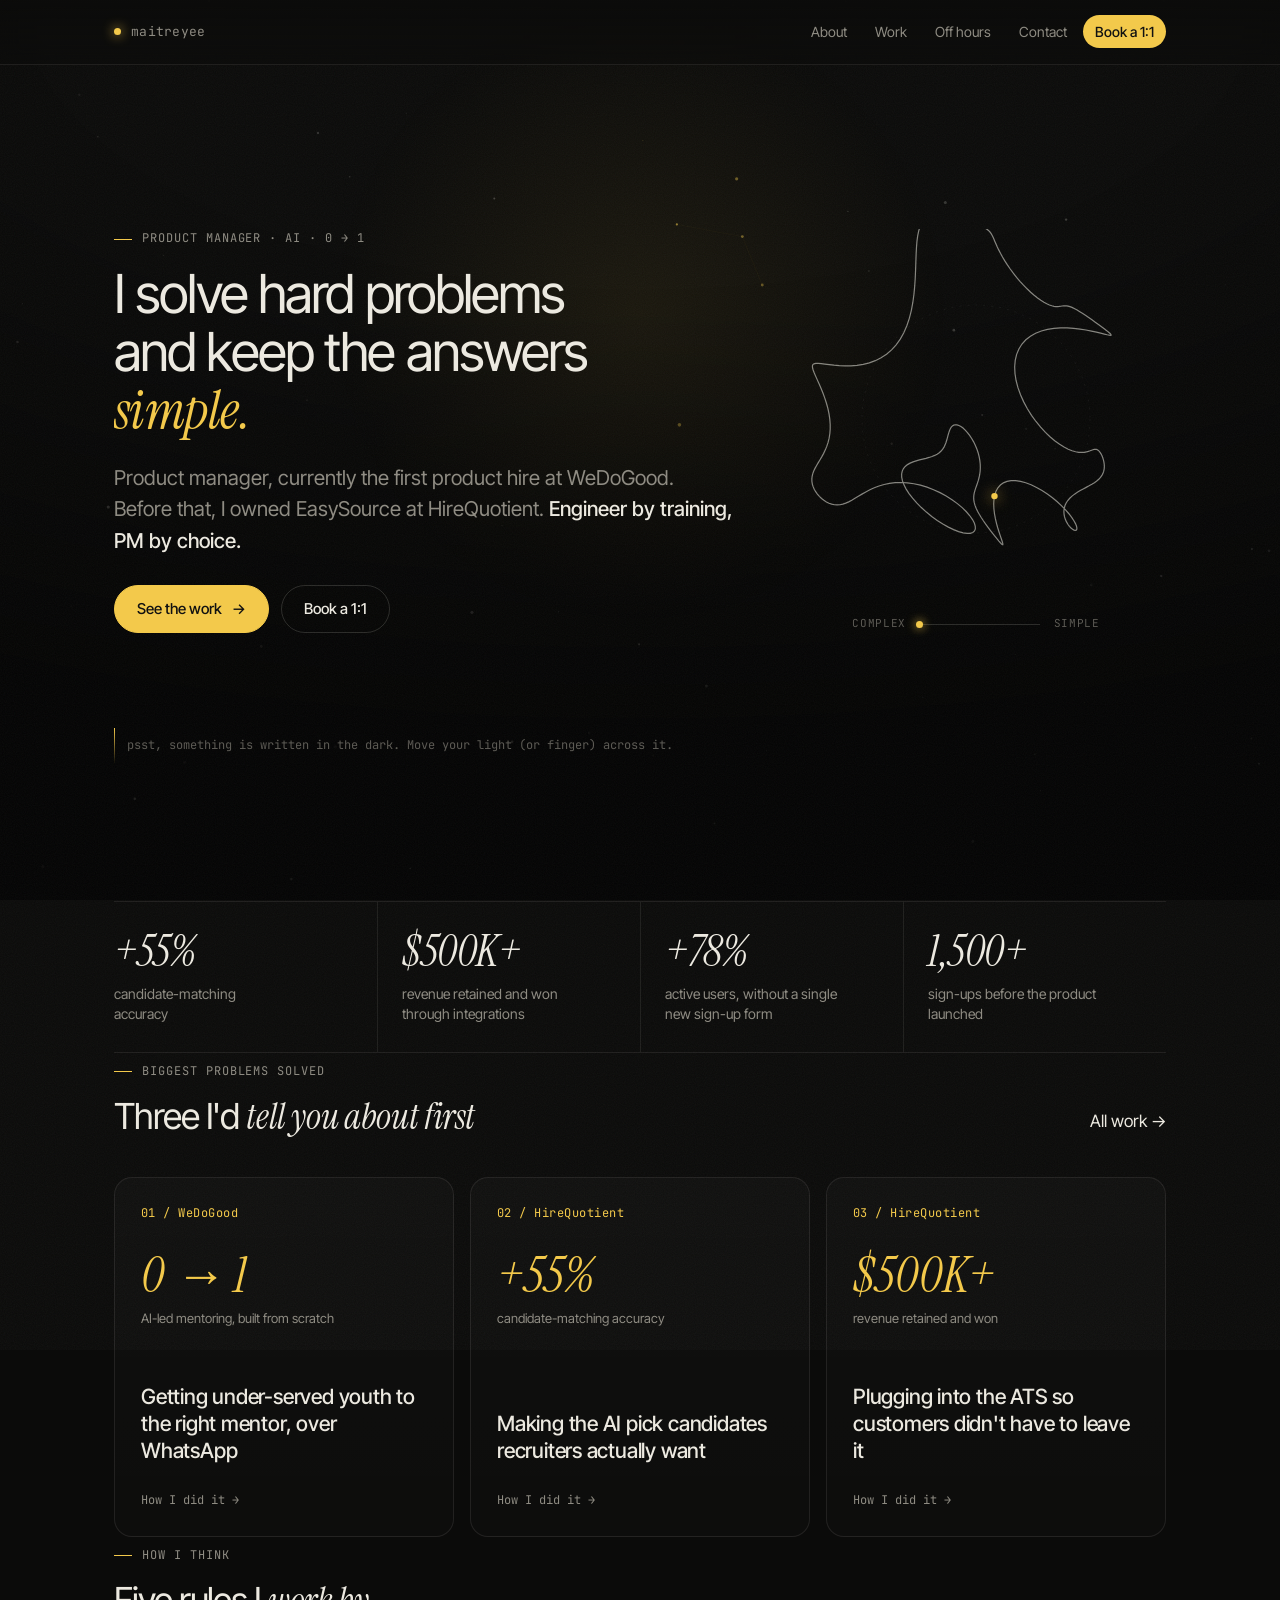
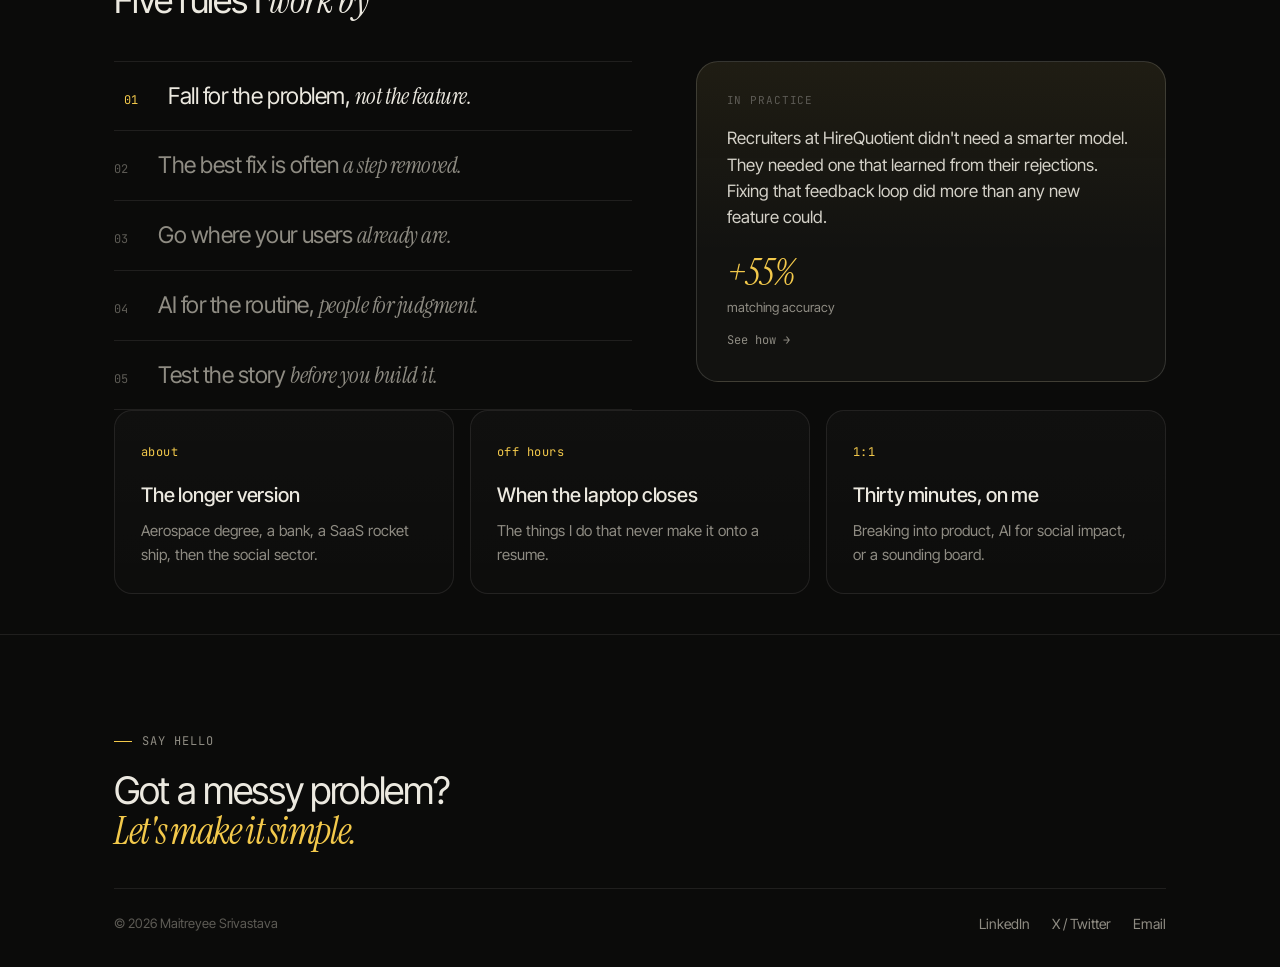
==== index.html @ 6ce84449 "Personal site: home, about, work, off hours, book a 1:1, contact Co-Authored-By: Claude Opus 5.5 <no" ====
<!doctype html>
<html lang="en">
<head>
<meta charset="utf-8">
<meta name="viewport" content="width=device-width, initial-scale=1">
<title>Maitreyee Srivastava · Product, mostly AI</title>
<meta name="description" content="Product manager who solves hard problems and keeps the answers simple.">
<meta property="og:title" content="Maitreyee Srivastava · Product, mostly AI">
<meta property="og:description" content="Product manager who solves hard problems and keeps the answers simple.">
<meta name="theme-color" content="#0b0b0a">
<link rel="icon" href="data:image/svg+xml,%3Csvg xmlns='http://www.w3.org/2000/svg' viewBox='0 0 32 32'%3E%3Crect width='32' height='32' rx='8' fill='%230b0b0a'/%3E%3Ccircle cx='16' cy='16' r='6' fill='%23f3c94b'/%3E%3C/svg%3E">
<link rel="preconnect" href="https://fonts.googleapis.com">
<link rel="preconnect" href="https://fonts.gstatic.com" crossorigin>
<link href="https://fonts.googleapis.com/css2?family=Instrument+Serif:ital@0;1&family=Inter+Tight:wght@400;500;600&family=JetBrains+Mono&display=swap" rel="stylesheet">
<link rel="stylesheet" href="assets/style.css">
</head>
<body>
<canvas id="backdrop" aria-hidden="true"></canvas>
<div class="lantern" aria-hidden="true"></div>
<div class="vignette" aria-hidden="true"></div>
<div class="grain" aria-hidden="true"></div>

<header class="site-head">
  <div class="wrap">
    <a class="wordmark" href="index.html" aria-label="Home"><span class="dot"></span>maitreyee</a>
    <button class="menu-btn" aria-expanded="false" aria-controls="nav">menu</button>
    <ul class="nav" id="nav">
      <li><a href="about.html">About</a></li>
      <li><a href="work.html">Work</a></li>
      <li><a href="off-hours.html">Off hours</a></li>
      <li><a href="contact.html">Contact</a></li>
      <li><a class="cta" href="book.html">Book a 1:1</a></li>
    </ul>
  </div>
</header>

<main>

  <section class="hero wrap" style="position:relative">
    <figure class="hero-art reveal" style="--d:.5s" aria-label="A tangled line that untangles into a simple circle">
      <canvas aria-hidden="true"></canvas>
      <figcaption class="art-cap">
        <span>complex</span><span class="art-track"><i class="art-knob"></i></span><span>simple</span>
      </figcaption>
      <span class="art-tip">hover to simplify</span>
    </figure>
    <span class="eyebrow reveal">Product manager · AI · 0 → 1</span>
    <h1 class="display lines">
      <span class="ln"><span>I solve hard problems</span></span>
      <span class="ln"><span>and keep the answers</span></span>
      <span class="ln"><span><em>simple.</em></span></span>
    </h1>
    <p class="lede reveal" style="--d:.3s">Product manager, currently the first product hire at WeDoGood. Before that, I owned EasySource at HireQuotient. <strong>Engineer by training, PM by choice.</strong></p>
    <div class="btns reveal" style="--d:.4s">
      <a class="btn primary" href="work.html">See the work <span class="arr">→</span></a>
      <a class="btn ghost" href="book.html">Book a 1:1</a>
    </div>
    <p class="ink-goal" aria-label="Make the world a better place, with good product.">Make the world a better place, with good product.</p>
    <div class="scroll-cue"><i></i><span class="hint">psst, something is written in the dark. Move your light (or finger) across it.</span></div>
  </section>

  <section class="wrap" style="padding-top:0">
    <div class="stats reveal">
      <div class="stat"><b>+55%</b><span>candidate-matching accuracy</span></div>
      <div class="stat"><b>$500K+</b><span>revenue retained and won through integrations</span></div>
      <div class="stat"><b>+78%</b><span>active users, without a single new sign-up form</span></div>
      <div class="stat"><b>1,500+</b><span>sign-ups before the product launched</span></div>
    </div>
  </section>

  <section class="wrap">
    <div class="sec-head">
      <div><span class="eyebrow reveal">Biggest problems solved</span><h2 class="h2 reveal" style="margin-top:16px">Three I'd <em>tell you about first</em></h2></div>
      <a class="link reveal" href="work.html">All work →</a>
    </div>
    <div class="grid c3" id="top-problems"></div>
  </section>

  <section class="wrap">
    <div class="sec-head">
      <div><span class="eyebrow reveal">How I think</span><h2 class="h2 reveal" style="margin-top:16px">Five rules I <em>work by</em></h2></div>
    </div>
    <div class="think reveal">
      <ol class="principles" role="tablist">
        <li><button class="principle" data-practice="Recruiters at HireQuotient didn&#x27;t need a smarter model. They needed one that learned from their rejections. Fixing that feedback loop did more than any new feature could." data-metric="+55%" data-mlabel="matching accuracy" data-ref="matching" aria-selected="false"><span class="pn">01</span><span>Fall for the problem, <em>not the feature.</em></span></button></li>
        <li><button class="principle" data-practice="Hiring managers were never going to create one more account, so we didn&#x27;t ask them to. A link, a review, a decision. Usage spread beyond recruiters on its own." data-metric="+78%" data-mlabel="active users" data-ref="no-signin" aria-selected="false"><span class="pn">02</span><span>The best fix is often <em>a step removed.</em></span></button></li>
        <li><button class="principle" data-practice="Customers lived in their ATS, so we screened applicants inside it. Mentees live on WhatsApp, so ThinkWith runs there. No new app, no new habit." data-metric="$500K+" data-mlabel="revenue retained and won" data-ref="ats" aria-selected="false"><span class="pn">03</span><span>Go where your users <em>already are.</em></span></button></li>
        <li><button class="principle" data-practice="Our assistants answered candidates&#x27; factual questions instantly and passed anything subjective to a recruiter. ThinkWith&#x27;s AI hands over to a person the same way." data-metric="AI + human" data-mlabel="by design, not as a fallback" data-ref="outreach" aria-selected="false"><span class="pn">04</span><span>AI for the routine, <em>people for judgment.</em></span></button></li>
        <li><button class="principle" data-practice="EasySource had a waiting list before it had a launch. Webinars, Product Hunt and targeted campaigns showed us which message landed, and we built to that." data-metric="1,500+" data-mlabel="sign-ups before launch" data-ref="prelaunch" aria-selected="false"><span class="pn">05</span><span>Test the story <em>before you build it.</em></span></button></li>
      </ol>
      <aside class="practice" aria-live="polite">
        <span class="pr-k">In practice</span>
        <p class="pr-text"></p>
        <span class="pr-metric"></span>
        <span class="pr-mlabel"></span>
        <a class="pr-link" href="work.html">See how →</a>
      </aside>
    </div>
  </section>

  <section class="wrap">
    <div class="grid c3">
      <a class="card reveal" href="about.html"><span class="k">about</span><h3>The longer version</h3><p>Aerospace degree, a bank, a SaaS rocket ship, then the social sector.</p></a>
      <a class="card reveal" style="--d:.08s" href="off-hours.html"><span class="k">off hours</span><h3>When the laptop closes</h3><p>The things I do that never make it onto a resume.</p></a>
      <a class="card reveal" style="--d:.16s" href="book.html"><span class="k">1:1</span><h3>Thirty minutes, on me</h3><p>Breaking into product, AI for social impact, or a sounding board.</p></a>
    </div>
  </section>

</main>

<footer class="site-foot">
  <div class="wrap">
    <div class="big reveal">
      <span class="eyebrow">Say hello</span>
      <h2 style="margin-top:20px">Got a messy problem? <a href="book.html">Let's make it simple.</a></h2>
    </div>
    <div class="base">
      <span>© <span data-year></span> Maitreyee Srivastava</span>
      <ul class="socials">
        <li><a data-link="linkedin" href="#">LinkedIn</a></li>
        <li><a data-link="twitter" href="#">X / Twitter</a></li>
        <li><a data-link="email" href="#">Email</a></li>
      </ul>
    </div>
  </div>
</footer>
<div class="toast" role="status" aria-live="polite"></div>
<script src="assets/main.js"></script>
<script src="assets/experience.js"></script>
<script src="assets/hero-art.js"></script>
</body>
</html>
---- assets/style.css ----
/* ============ tokens ============ */
:root {
  --bg: #0b0b0a;
  --bg-2: #121210;
  --surface: #171714;
  --line: rgba(236, 233, 224, 0.09);
  --line-2: rgba(236, 233, 224, 0.16);
  --text: #ece9e0;
  --muted: #8f8c83;
  --dim: #5d5b55;
  --accent: #f3c94b;
  --accent-soft: rgba(243, 201, 75, 0.14);
  --serif: "Instrument Serif", Georgia, serif;
  --sans: "Inter Tight", "Inter", system-ui, sans-serif;
  --mono: "JetBrains Mono", ui-monospace, monospace;
  --ease: cubic-bezier(0.22, 1, 0.36, 1);
  --gutter: clamp(20px, 5vw, 64px);
  --max: 1180px;
  --mx: 50vw;
  --my: 40vh;
}

* { box-sizing: border-box; margin: 0; padding: 0; }
html { background: var(--bg); -webkit-text-size-adjust: 100%; }
body {
  background: var(--bg);
  color: var(--text);
  font-family: var(--sans);
  font-size: 17px;
  line-height: 1.6;
  -webkit-font-smoothing: antialiased;
  overflow-x: hidden;
  min-height: 100vh;
}
::selection { background: var(--accent); color: #111; }
a { color: inherit; text-decoration: none; }
img { max-width: 100%; display: block; }
button { font: inherit; color: inherit; background: none; border: 0; cursor: pointer; }

@view-transition { navigation: auto; }

/* ============ atmosphere ============ */
#backdrop { position: fixed; inset: 0; z-index: 0; pointer-events: none; }
.lantern {
  position: fixed; inset: 0; z-index: 0; pointer-events: none;
  background: radial-gradient(520px circle at var(--lx, 50%) var(--ly, 30%), rgba(243, 201, 75, 0.07), transparent 60%);
}
.vignette {
  position: fixed; inset: 0; z-index: 0; pointer-events: none;
  background: radial-gradient(120% 80% at 50% 0%, transparent 40%, rgba(0,0,0,0.55) 100%);
}
.grain {
  position: fixed; inset: -50%; z-index: 1; pointer-events: none; opacity: 0.05;
  background-image: url("data:image/svg+xml,%3Csvg xmlns='http://www.w3.org/2000/svg' width='160' height='160'%3E%3Cfilter id='n'%3E%3CfeTurbulence type='fractalNoise' baseFrequency='.9' numOctaves='2' stitchTiles='stitch'/%3E%3C/filter%3E%3Crect width='100%25' height='100%25' filter='url(%23n)'/%3E%3C/svg%3E");
  animation: grain 1.2s steps(4) infinite;
}
@keyframes grain {
  0% { transform: translate(0, 0); } 25% { transform: translate(-3%, 2%); }
  50% { transform: translate(2%, -3%); } 75% { transform: translate(-1%, 3%); } 100% { transform: translate(0, 0); }
}

/* ============ layout ============ */
.wrap { position: relative; z-index: 2; max-width: var(--max); margin: 0 auto; padding: 0 var(--gutter); }
main { position: relative; z-index: 2; transition: opacity .45s var(--ease), transform .45s var(--ease); }
body.leaving main, body.leaving .site-head { opacity: 0; transform: translateY(-8px); }

/* ============ nav ============ */
.site-head {
  position: sticky; top: 0; z-index: 20;
  transition: opacity .45s var(--ease), transform .45s var(--ease);
  backdrop-filter: blur(10px); -webkit-backdrop-filter: blur(10px);
  background: linear-gradient(to bottom, rgba(11,11,10,.85), rgba(11,11,10,.4));
  border-bottom: 1px solid var(--line);
}
.site-head .wrap { display: flex; align-items: center; justify-content: space-between; height: 64px; }
.wordmark { font-family: var(--mono); font-size: 13px; letter-spacing: .02em; color: var(--muted); display: inline-flex; align-items: center; gap: 10px; }
.wordmark .dot { width: 7px; height: 7px; border-radius: 50%; background: var(--accent); box-shadow: 0 0 12px var(--accent); animation: pulse 3.2s ease-in-out infinite; }
.wordmark:hover { color: var(--text); }
@keyframes pulse { 0%, 100% { opacity: 1; } 50% { opacity: .35; } }
.nav { display: flex; gap: 4px; list-style: none; }
.nav a {
  font-size: 14px; color: var(--muted); padding: 8px 12px; border-radius: 999px;
  transition: color .25s, background .25s;
}
.nav a:hover { color: var(--text); background: rgba(255,255,255,.04); }
.nav a[aria-current="page"] { color: var(--text); }
.nav a[aria-current="page"]::before { content: ""; display: inline-block; width: 5px; height: 5px; border-radius: 50%; background: var(--accent); margin-right: 8px; vertical-align: middle; transform: translateY(-1px); }
.nav .cta { color: #111; background: var(--accent); font-weight: 500; }
.nav .cta:hover { background: #ffd866; color: #111; }
.menu-btn { display: none; font-family: var(--mono); font-size: 13px; color: var(--muted); padding: 8px 0; }

@media (max-width: 760px) {
  .menu-btn { display: block; }
  .nav {
    position: fixed; inset: 64px 0 auto 0; flex-direction: column; gap: 0;
    background: rgba(11,11,10,.97); border-bottom: 1px solid var(--line);
    padding: 8px var(--gutter) 20px; transform: translateY(-8px); opacity: 0; pointer-events: none;
    transition: opacity .3s var(--ease), transform .3s var(--ease);
  }
  .nav.open { opacity: 1; transform: none; pointer-events: auto; }
  .nav a { display: block; padding: 14px 0; font-size: 18px; border-radius: 0; border-bottom: 1px solid var(--line); }
  .nav a:hover { background: none; }
  .nav .cta { background: none; color: var(--accent); }
}

/* ============ type ============ */
.eyebrow { font-family: var(--mono); font-size: 12px; letter-spacing: .08em; text-transform: uppercase; color: var(--muted); display: inline-flex; align-items: center; gap: 10px; }
.eyebrow::before { content: ""; width: 18px; height: 1px; background: var(--accent); }
.display {
  font-family: var(--sans); font-weight: 400; letter-spacing: -0.035em; line-height: 1.02;
  font-size: clamp(34px, 5vw, 64px);
}
.display em, .h2 em, .serif { font-family: var(--serif); font-style: italic; font-weight: 400; letter-spacing: -0.01em; }
.display em { color: var(--accent); }
.h2 { font-size: clamp(24px, 2.8vw, 36px); font-weight: 400; letter-spacing: -0.03em; line-height: 1.08; }
.h3 { font-size: 20px; font-weight: 500; letter-spacing: -0.01em; }
.lede { font-size: clamp(18px, 1.6vw, 21px); color: var(--muted); max-width: 40ch; line-height: 1.55; }
.lede strong { color: var(--text); font-weight: 500; }
p + p { margin-top: 1em; }
.muted { color: var(--muted); }
.mono { font-family: var(--mono); font-size: 13px; }

/* line mask reveal */
.lines .ln { display: block; overflow: hidden; padding-bottom: .06em; }
.lines .ln > span { display: inline-block; transform: translateY(105%); transition: transform 1.1s var(--ease); }
.ready .lines .ln > span { transform: none; }
.lines .ln:nth-child(2) > span { transition-delay: .08s; }
.lines .ln:nth-child(3) > span { transition-delay: .16s; }
.lines .ln:nth-child(4) > span { transition-delay: .24s; }

.reveal { opacity: 0; transform: translateY(18px); transition: opacity .9s var(--ease), transform .9s var(--ease); transition-delay: var(--d, 0s); }
.reveal.in { opacity: 1; transform: none; }

/* ============ buttons ============ */
.btns { display: flex; flex-wrap: wrap; gap: 12px; }
.btn {
  display: inline-flex; align-items: center; gap: 10px; height: 48px; padding: 0 22px;
  border-radius: 999px; font-size: 15px; font-weight: 500; border: 1px solid var(--line-2);
  transition: background .3s, border-color .3s, color .3s, transform .35s var(--ease);
  will-change: transform;
}
.btn .arr { transition: transform .35s var(--ease); }
.btn:hover .arr { transform: translateX(4px); }
.btn.primary { background: var(--accent); color: #111; border-color: var(--accent); }
.btn.primary:hover { background: #ffd866; }
.btn.ghost:hover { border-color: var(--text); }

.link { color: var(--text); background: linear-gradient(var(--accent), var(--accent)) 0 100% / 0 1px no-repeat; transition: background-size .45s var(--ease), color .2s; padding-bottom: 2px; }
.link:hover { background-size: 100% 1px; color: var(--accent); }

/* ============ sections ============ */
section { padding: clamp(64px, 10vw, 128px) 0; }
.hero { padding-top: clamp(72px, 14vh, 160px); padding-bottom: clamp(56px, 9vw, 96px); min-height: calc(100vh - 64px); display: flex; flex-direction: column; justify-content: center; }
.hero .display { margin: 22px 0 24px; max-width: 18ch; }
.hero .lede { margin-bottom: 40px; }
.page-hero { padding-top: clamp(72px, 12vh, 140px); padding-bottom: clamp(40px, 6vw, 72px); }
.page-hero .display { font-size: clamp(32px, 4.4vw, 56px); margin: 20px 0 20px; max-width: 20ch; }
.sec-head { display: flex; justify-content: space-between; align-items: end; gap: 24px; margin-bottom: 40px; flex-wrap: wrap; }
.rule { border: 0; border-top: 1px solid var(--line); }

.scroll-cue { margin-top: auto; padding-top: 48px; font-family: var(--mono); font-size: 12px; color: var(--dim); display: flex; align-items: center; gap: 12px; }
.scroll-cue i { width: 1px; height: 36px; background: linear-gradient(var(--accent), transparent); animation: drip 2.4s var(--ease) infinite; transform-origin: top; }
@keyframes drip { 0% { transform: scaleY(0); opacity: 1; } 70% { transform: scaleY(1); opacity: 1; } 100% { transform: scaleY(1); opacity: 0; } }

/* stats */
.stats { display: grid; grid-template-columns: repeat(4, 1fr); border-top: 1px solid var(--line); border-bottom: 1px solid var(--line); }
.stat { padding: 28px 24px 28px 0; }
.stat + .stat { padding-left: 24px; border-left: 1px solid var(--line); }
.stat b { display: block; font-family: var(--serif); font-style: italic; font-weight: 400; font-size: clamp(32px, 3.4vw, 44px); line-height: 1; color: var(--text); letter-spacing: -.01em; }
.stat span { display: block; margin-top: 10px; font-size: 14px; color: var(--muted); max-width: 22ch; line-height: 1.45; }
@media (max-width: 760px) {
  .stats { grid-template-columns: 1fr 1fr; }
  .stat:nth-child(3) { padding-left: 0; border-left: 0; }
  .stat:nth-child(n+3) { border-top: 1px solid var(--line); }
}

/* work rows */
.rows { list-style: none; border-top: 1px solid var(--line); }
.row a {
  position: relative; display: grid; grid-template-columns: 56px 1fr auto; gap: 24px; align-items: baseline;
  padding: 30px 0; border-bottom: 1px solid var(--line); overflow: hidden;
}
.row a::after {
  content: ""; position: absolute; left: 0; bottom: -1px; height: 1px; width: 100%; background: var(--accent);
  transform: scaleX(0); transform-origin: left; transition: transform .7s var(--ease);
}
.row a:hover::after { transform: scaleX(1); }
.row .num { font-family: var(--mono); font-size: 12px; color: var(--dim); transition: color .3s; }
.row .t { font-size: clamp(22px, 2.6vw, 32px); letter-spacing: -0.02em; line-height: 1.2; transition: transform .6s var(--ease); }
.row .meta { display: block; margin-top: 8px; font-family: var(--mono); font-size: 12px; color: var(--muted); letter-spacing: .02em; }
.row .m { text-align: right; }
.row .m b { display: block; font-family: var(--serif); font-style: italic; font-weight: 400; font-size: clamp(28px, 3vw, 40px); line-height: 1; color: var(--muted); transition: color .3s; }
.row .m span { font-size: 12px; color: var(--dim); }
.row a:hover .num, .row a:hover .m b { color: var(--accent); }
.row a:hover .t { transform: translateX(8px); }
.row.hide { display: none; }
@media (max-width: 640px) {
  .row a { grid-template-columns: 1fr; gap: 10px; }
  .row .m { text-align: left; display: flex; align-items: baseline; gap: 10px; }
}

.chips { display: flex; gap: 8px; flex-wrap: wrap; }
.chip {
  font-family: var(--mono); font-size: 12px; padding: 8px 14px; border-radius: 999px; border: 1px solid var(--line-2); color: var(--muted);
  transition: all .25s;
}
.chip:hover { color: var(--text); border-color: var(--text); }
.chip[aria-pressed="true"] { background: var(--accent); color: #111; border-color: var(--accent); }

/* cards */
.grid { display: grid; gap: 16px; }
.grid.c3 { grid-template-columns: repeat(3, 1fr); }
.grid.c2 { grid-template-columns: repeat(2, 1fr); }
@media (max-width: 900px) { .grid.c3 { grid-template-columns: 1fr 1fr; } }
@media (max-width: 620px) { .grid.c3, .grid.c2 { grid-template-columns: 1fr; } }
.card {
  position: relative; background: linear-gradient(180deg, rgba(255,255,255,.025), rgba(255,255,255,.01));
  border: 1px solid var(--line); border-radius: 18px; padding: 26px; overflow: hidden;
  transition: border-color .35s, transform .5s var(--ease);
}
.card::before {
  content: ""; position: absolute; inset: 0; pointer-events: none; opacity: 0; transition: opacity .4s;
  background: radial-gradient(320px circle at var(--cx, 50%) var(--cy, 50%), var(--accent-soft), transparent 65%);
}
.card:hover { border-color: var(--line-2); }
.card:hover::before { opacity: 1; }
.card .k { font-family: var(--mono); font-size: 12px; color: var(--accent); letter-spacing: .04em; }
.card h3 { margin: 14px 0 8px; font-size: 20px; font-weight: 500; letter-spacing: -.01em; }
.card p { color: var(--muted); font-size: 15px; }

/* about */
.split { display: grid; grid-template-columns: 1fr 1.3fr; gap: clamp(32px, 6vw, 96px); align-items: start; }
@media (max-width: 860px) { .split { grid-template-columns: 1fr; } }
.portrait {
  position: relative; aspect-ratio: 4/5; border-radius: 22px; overflow: hidden; border: 1px solid var(--line);
  background: radial-gradient(80% 60% at 50% 30%, rgba(243,201,75,.12), transparent 70%), var(--bg-2);
  display: grid; place-items: center;
}
.portrait .initial { font-family: var(--serif); font-style: italic; font-size: clamp(120px, 18vw, 220px); color: var(--accent); line-height: 1; opacity: .9; transition: transform 1s var(--ease); }
.portrait:hover .initial { transform: scale(1.04) rotate(-3deg); }
.portrait .cap { position: absolute; left: 18px; bottom: 16px; font-family: var(--mono); font-size: 11px; color: var(--dim); }
.prose { font-size: 18px; color: #cfccc3; max-width: 60ch; }
.prose strong { color: var(--text); font-weight: 500; }

.toggle { display: inline-flex; padding: 4px; border: 1px solid var(--line-2); border-radius: 999px; gap: 2px; margin-bottom: 28px; }
.toggle button { font-family: var(--mono); font-size: 12px; padding: 8px 16px; border-radius: 999px; color: var(--muted); transition: all .3s var(--ease); }
.toggle button[aria-pressed="true"] { background: var(--text); color: #111; }
.daynight [data-mode] { display: none; }
.daynight[data-show="day"] [data-mode="day"], .daynight[data-show="night"] [data-mode="night"] { display: block; animation: fadeUp .6s var(--ease); }
@keyframes fadeUp { from { opacity: 0; transform: translateY(8px); } to { opacity: 1; transform: none; } }

.timeline { list-style: none; border-left: 1px solid var(--line-2); margin-left: 6px; }
.timeline li { position: relative; padding: 0 0 34px 28px; }
.timeline li::before { content: ""; position: absolute; left: -5px; top: 9px; width: 9px; height: 9px; border-radius: 50%; background: var(--bg); border: 1px solid var(--muted); transition: all .3s; }
.timeline li:first-child::before { background: var(--accent); border-color: var(--accent); box-shadow: 0 0 14px var(--accent); }
.timeline li:hover::before { border-color: var(--accent); }
.timeline .when { font-family: var(--mono); font-size: 12px; color: var(--dim); }
.timeline h4 { font-size: 19px; font-weight: 500; margin: 4px 0 4px; letter-spacing: -.01em; }
.timeline p { color: var(--muted); font-size: 15px; max-width: 54ch; }

/* off hours flip */
.flip { perspective: 1200px; min-height: 230px; }
.flip-in { position: relative; height: 100%; min-height: 230px; transition: transform .9s var(--ease); transform-style: preserve-3d; }
.flip:hover .flip-in, .flip.on .flip-in { transform: rotateY(180deg); }
.flip .face { position: absolute; inset: 0; backface-visibility: hidden; -webkit-backface-visibility: hidden; border-radius: 18px; border: 1px solid var(--line); padding: 26px; display: flex; flex-direction: column; }
.flip .front { background: linear-gradient(180deg, rgba(255,255,255,.03), rgba(255,255,255,.01)); }
.flip .back { transform: rotateY(180deg); background: var(--accent); color: #141414; border-color: var(--accent); }
.flip .glyph { font-family: var(--serif); font-style: italic; font-size: 64px; line-height: 1; color: var(--accent); }
.flip .front h3 { margin-top: auto; font-weight: 500; font-size: 22px; letter-spacing: -.01em; }
.flip .front small { font-family: var(--mono); font-size: 11px; color: var(--dim); }
.flip .back .k { font-family: var(--mono); font-size: 11px; letter-spacing: .06em; text-transform: uppercase; opacity: .7; }
.flip .back p { margin-top: auto; font-size: 17px; line-height: 1.45; }
.todo { font-family: var(--mono); font-size: 12px; opacity: .6; }

.factbox { display: flex; align-items: center; gap: 24px; flex-wrap: wrap; border: 1px dashed var(--line-2); border-radius: 18px; padding: 26px; }
.factbox p { flex: 1 1 320px; font-family: var(--serif); font-style: italic; font-size: clamp(22px, 2.4vw, 30px); line-height: 1.3; min-height: 2.6em; transition: opacity .3s; }

/* book */
.topic { display: flex; gap: 16px; padding: 22px 0; border-bottom: 1px solid var(--line); }
.topic .n { font-family: var(--mono); font-size: 12px; color: var(--accent); padding-top: 5px; min-width: 28px; }
.topic h4 { font-weight: 500; font-size: 19px; letter-spacing: -.01em; }
.topic p { color: var(--muted); font-size: 15px; }
.slot {
  position: sticky; top: 96px; border: 1px solid var(--line-2); border-radius: 22px; padding: 30px;
  background: linear-gradient(180deg, rgba(243,201,75,.06), transparent 60%), var(--bg-2);
}
.slot dl { display: grid; grid-template-columns: auto 1fr; gap: 10px 20px; margin: 22px 0 28px; font-size: 15px; }
.slot dt { font-family: var(--mono); font-size: 12px; color: var(--dim); padding-top: 3px; }

/* contact form */
.form { display: grid; gap: 22px; }
.field label { display: block; font-family: var(--mono); font-size: 12px; color: var(--muted); margin-bottom: 8px; letter-spacing: .03em; }
.field input, .field textarea {
  width: 100%; background: transparent; color: var(--text); font: inherit; font-size: 18px;
  border: 0; border-bottom: 1px solid var(--line-2); padding: 10px 0; outline: none; transition: border-color .3s;
  border-radius: 0;
}
.field textarea { min-height: 120px; resize: vertical; }
.field input:focus, .field textarea:focus { border-color: var(--accent); }
.field input::placeholder, .field textarea::placeholder { color: var(--dim); }
.direct { list-style: none; }
.direct li a { display: flex; justify-content: space-between; align-items: center; padding: 20px 0; border-bottom: 1px solid var(--line); font-size: 18px; transition: padding .4s var(--ease), color .3s; }
.direct li:first-child a { border-top: 1px solid var(--line); }
.direct li a span { font-family: var(--mono); font-size: 12px; color: var(--dim); }
.direct li a:hover { color: var(--accent); padding-left: 10px; }

/* case study */
.case-meta { display: flex; flex-wrap: wrap; gap: 10px 40px; margin-top: 36px; padding-top: 24px; border-top: 1px solid var(--line); }
.case-meta div { font-size: 15px; }
.case-meta dt { font-family: var(--mono); font-size: 11px; color: var(--dim); letter-spacing: .06em; text-transform: uppercase; margin-bottom: 4px; }
.case-body { display: grid; grid-template-columns: 220px 1fr; gap: clamp(24px, 5vw, 80px); }
.case-body h2 { font-family: var(--mono); font-size: 12px; font-weight: 400; color: var(--accent); letter-spacing: .06em; text-transform: uppercase; padding-top: 6px; }
.case-body .blk { padding: 40px 0; border-top: 1px solid var(--line); display: contents; }
.case-body > * { padding: 36px 0; border-top: 1px solid var(--line); }
.case-body ul { list-style: none; }
.case-body li { position: relative; padding-left: 22px; margin-bottom: 12px; color: #cfccc3; }
.case-body li::before { content: ""; position: absolute; left: 0; top: .72em; width: 10px; height: 1px; background: var(--accent); }
@media (max-width: 760px) { .case-body { grid-template-columns: 1fr; gap: 0; } .case-body h2 { padding-bottom: 0; } .case-body > p, .case-body > ul, .case-body > div { border-top: 0; padding-top: 12px; } }
.big-metrics { display: flex; flex-wrap: wrap; gap: 40px; }
.big-metrics b { display: block; font-family: var(--serif); font-style: italic; font-weight: 400; font-size: clamp(36px, 4vw, 52px); line-height: 1; color: var(--accent); }
.big-metrics span { color: var(--muted); font-size: 14px; }
.next-case { display: block; padding: 56px 0; border-top: 1px solid var(--line); }
.next-case .t { font-size: clamp(26px, 3.6vw, 44px); letter-spacing: -.02em; transition: color .3s; }
.next-case:hover .t { color: var(--accent); }

/* ============ footer ============ */
.site-foot { position: relative; z-index: 2; border-top: 1px solid var(--line); margin-top: 40px; }
.site-foot .big { padding: clamp(48px, 7vw, 88px) 0 36px; }
.site-foot .big h2 { font-size: clamp(24px, 3vw, 38px); font-weight: 400; letter-spacing: -.035em; line-height: 1.05; max-width: 16ch; }
.site-foot .big h2 a { color: var(--accent); font-family: var(--serif); font-style: italic; }
.site-foot .base { display: flex; justify-content: space-between; align-items: center; flex-wrap: wrap; gap: 16px; padding: 24px 0 32px; border-top: 1px solid var(--line); font-size: 13px; color: var(--dim); }
.socials { display: flex; gap: 22px; list-style: none; }
.socials a { color: var(--muted); font-size: 14px; }
.socials a:hover { color: var(--accent); }
.found { font-family: var(--mono); font-size: 12px; }
.found b { color: var(--accent); font-weight: 400; }

/* ============ secrets (discovery layer) ============ */
.secret {
  position: absolute; z-index: 3; font-family: var(--serif); font-style: italic; font-size: 17px; color: var(--accent);
  white-space: nowrap; opacity: 0; transition: opacity .5s var(--ease), transform .5s var(--ease); pointer-events: none;
  transform: translateY(4px); user-select: none;
}
.secret::before { content: "✦ "; font-style: normal; font-size: 11px; vertical-align: middle; }
.secret.near { pointer-events: auto; cursor: pointer; }
.secret.found { opacity: .5 !important; color: var(--muted); }
.secret.found::before { content: "✓ "; }
@media (max-width: 760px) { .secret { display: none; } }

/* hidden life goal */
.goal { display: block; margin-top: 10px; font-family: var(--serif); font-style: italic; font-size: 20px; color: var(--dim); letter-spacing: .01em; }
.goal.done { cursor: pointer; }
.frag { position: relative; display: inline-block; }
.frag .ink { position: absolute; left: 0; top: 0; opacity: 0; color: var(--accent); filter: blur(6px); transition: opacity 1.2s var(--ease), filter 1.2s var(--ease); white-space: nowrap; }
.frag .blank { transition: opacity .6s; opacity: .55; }
.frag.on .ink { position: static; opacity: 1; filter: none; }
.frag.on .blank { display: none; }
.frag.fresh .ink { animation: ink 1.4s var(--ease); }
@keyframes ink { from { opacity: 0; filter: blur(8px); text-shadow: 0 0 24px var(--accent); } to { opacity: 1; filter: none; text-shadow: none; } }

.goal-reveal {
  position: fixed; inset: 0; z-index: 60; display: grid; place-items: center; padding: 24px;
  background: radial-gradient(60% 50% at 50% 50%, rgba(243,201,75,.10), transparent 70%), rgba(6,6,5,.96);
  backdrop-filter: blur(10px); -webkit-backdrop-filter: blur(10px);
  opacity: 0; transition: opacity .6s var(--ease);
}
.goal-reveal.show { opacity: 1; }
.goal-card { text-align: center; max-width: 900px; }
.goal-card .eyebrow { justify-content: center; }
.goal-text { margin: 28px 0 40px; font-family: var(--serif); font-style: italic; font-size: clamp(40px, 7vw, 92px); line-height: 1.05; letter-spacing: -.01em; color: var(--text); }
.goal-text span { display: inline-block; opacity: 0; transform: translateY(14px); filter: blur(10px); transition: opacity 1s var(--ease), transform 1s var(--ease), filter 1.2s var(--ease); transition-delay: calc(.35s + var(--i) * .16s); }
.goal-reveal.show .goal-text span { opacity: 1; transform: none; filter: none; }
.goal-text span:nth-last-child(-n+2) { color: var(--accent); }

/* ============ experience (work page) ============ */
.co { display: grid; grid-template-columns: 260px 1fr; gap: clamp(24px, 4vw, 64px); padding: 48px 0; border-top: 1px solid var(--line); }
.co.hide, .xp.hide { display: none; }
.co-head { position: sticky; top: 96px; align-self: start; }
.co-name { font-size: 26px; font-weight: 500; letter-spacing: -.02em; }
.co-role { margin-top: 8px; font-size: 15px; color: var(--text); }
.co-when { font-family: var(--mono); font-size: 12px; color: var(--accent); margin-top: 6px; }
.co-blurb { font-size: 14px; color: var(--muted); margin-top: 14px; max-width: 30ch; }
.xps { list-style: none; }
.xp { border-bottom: 1px solid var(--line); }
.xp:first-child { border-top: 1px solid var(--line); }
.xp-head {
  position: relative; width: 100%; text-align: left; display: grid; grid-template-columns: 40px 1fr auto 24px; gap: 20px; align-items: center;
  padding: 24px 0;
}
.xp-head .num { font-family: var(--mono); font-size: 12px; color: var(--dim); transition: color .3s; }
.xp-head .t { display: block; font-size: clamp(18px, 1.9vw, 23px); letter-spacing: -.015em; line-height: 1.3; transition: transform .6s var(--ease), color .3s; }
.xp-head .meta { display: block; margin-top: 6px; font-family: var(--mono); font-size: 12px; color: var(--muted); }
.xp-head .m { text-align: right; }
.xp-head .m b { display: block; font-family: var(--serif); font-style: italic; font-weight: 400; font-size: clamp(26px, 2.6vw, 36px); line-height: 1; color: var(--muted); transition: color .3s; white-space: nowrap; }
.xp-head .m span { display: block; font-size: 12px; color: var(--dim); max-width: 18ch; margin-left: auto; line-height: 1.35; margin-top: 4px; }
.plus { position: relative; width: 14px; height: 14px; justify-self: end; }
.plus::before, .plus::after { content: ""; position: absolute; left: 0; top: 50%; width: 14px; height: 1px; background: var(--muted); transition: transform .5s var(--ease), background .3s; }
.plus::after { transform: rotate(90deg); }
.xp-head:hover .num, .xp-head:hover .m b, .xp.open .m b, .xp.open .num { color: var(--accent); }
.xp-head:hover .t { transform: translateX(6px); }
.xp-head:hover .plus::before, .xp-head:hover .plus::after { background: var(--accent); }
.xp.open .plus::after { transform: rotate(0deg); }
.xp-body { display: grid; grid-template-rows: 0fr; transition: grid-template-rows .6s var(--ease); }
.xp.open .xp-body { grid-template-rows: 1fr; }
.xp-inner { overflow: hidden; display: grid; grid-template-columns: 1fr 1.4fr 1fr; gap: 28px; padding-left: 60px; }
.xp.open .xp-inner { padding-bottom: 30px; }
.xp-inner > div { opacity: 0; transform: translateY(8px); transition: opacity .5s var(--ease), transform .5s var(--ease); }
.xp.open .xp-inner > div { opacity: 1; transform: none; }
.xp.open .xp-inner > div:nth-child(2) { transition-delay: .08s; }
.xp.open .xp-inner > div:nth-child(3) { transition-delay: .16s; }
.xp-inner h3 { font-family: var(--mono); font-size: 11px; font-weight: 400; letter-spacing: .08em; text-transform: uppercase; color: var(--accent); margin-bottom: 10px; }
.xp-inner p, .xp-inner li { font-size: 15px; color: #c9c6bd; line-height: 1.55; }
.xp-inner ul { list-style: none; }
.xp-inner li { position: relative; padding-left: 16px; margin-bottom: 8px; }
.xp-inner li::before { content: ""; position: absolute; left: 0; top: .75em; width: 8px; height: 1px; background: var(--accent); }
@media (max-width: 900px) {
  .co { grid-template-columns: 1fr; gap: 20px; }
  .co-head { position: static; }
  .xp-inner { grid-template-columns: 1fr; padding-left: 0; gap: 18px; }
}
@media (max-width: 600px) {
  .xp-head { grid-template-columns: 1fr 20px; gap: 10px 14px; }
  .xp-head .num { display: none; }
  .xp-head .m { grid-row: 2; text-align: left; display: flex; gap: 10px; align-items: baseline; }
  .xp-head .m span { margin-left: 0; }
  .xp-head .plus { grid-row: 1; grid-column: 2; }
}

/* ============ home: problems + thinking ============ */
.problem { display: flex; flex-direction: column; min-height: 360px; }
.problem .pm { font-family: var(--serif); font-style: italic; font-weight: 400; font-size: clamp(40px, 4vw, 54px); line-height: 1; color: var(--accent); margin-top: 26px; }
.problem .pl { font-size: 13px; color: var(--muted); margin-top: 8px; }
.problem h3 { margin-top: auto; padding-top: 28px; font-size: 21px; line-height: 1.3; }
.problem .ph { display: grid; grid-template-rows: 0fr; transition: grid-template-rows .6s var(--ease); }
.problem .ph p { overflow: hidden; font-size: 14px; margin: 0; }
.problem:hover .ph, .problem:focus-visible .ph { grid-template-rows: 1fr; }
.problem:hover .ph p { padding-top: 10px; }
.problem .more { margin-top: 18px; font-family: var(--mono); font-size: 12px; color: var(--muted); transition: color .3s, transform .4s var(--ease); }
.problem:hover .more { color: var(--accent); transform: translateX(4px); }
@media (hover: none) { .problem .ph { grid-template-rows: 1fr; } .problem .ph p { padding-top: 10px; } }

.think { display: grid; grid-template-columns: 1.1fr 1fr; gap: clamp(24px, 5vw, 72px); align-items: start; }
.principles { list-style: none; counter-reset: p; }
.principle {
  display: grid; grid-template-columns: 44px 1fr; align-items: baseline; width: 100%; text-align: left;
  padding: 20px 0; border-bottom: 1px solid var(--line); font-size: clamp(18px, 1.9vw, 23px); letter-spacing: -.02em; line-height: 1.25;
  color: var(--muted); transition: color .35s, padding .5s var(--ease);
}
.principles li:first-child .principle { border-top: 1px solid var(--line); }
.principle .pn { font-family: var(--mono); font-size: 12px; color: var(--dim); letter-spacing: 0; transition: color .3s; }
.principle[aria-selected="true"] { color: var(--text); padding-left: 10px; }
.principle[aria-selected="true"] .pn { color: var(--accent); }
.principle em { font-family: var(--serif); font-style: italic; }
.practice {
  position: sticky; top: 110px; border: 1px solid var(--line-2); border-radius: 22px; padding: 30px; min-height: 280px;
  background: linear-gradient(180deg, rgba(243,201,75,.06), transparent 60%), var(--bg-2); display: flex; flex-direction: column;
}
.practice .pr-k { font-family: var(--mono); font-size: 11px; letter-spacing: .08em; text-transform: uppercase; color: var(--dim); }
.practice .pr-text { margin-top: 16px; font-size: 17px; color: #d4d1c8; line-height: 1.55; }
.practice .pr-metric { margin-top: auto; padding-top: 24px; font-family: var(--serif); font-style: italic; font-size: 36px; line-height: 1; color: var(--accent); }
.practice .pr-link { margin-top: 14px; font-family: var(--mono); font-size: 12px; color: var(--muted); }
.practice .pr-link:hover { color: var(--accent); }
.practice.swap .pr-text, .practice.swap .pr-metric { animation: fadeUp .5s var(--ease); }
@media (max-width: 860px) { .think { grid-template-columns: 1fr; } .practice { position: static; min-height: 0; } }
/* night mode on About: the lantern grows and warms */
.night .lantern { background: radial-gradient(720px circle at var(--lx, 50%) var(--ly, 30%), rgba(243, 201, 75, 0.12), transparent 60%); }
.toast {
  position: fixed; left: 50%; bottom: 28px; z-index: 50; transform: translate(-50%, 20px); opacity: 0;
  background: var(--surface); border: 1px solid var(--line-2); border-radius: 14px; padding: 14px 18px; max-width: min(92vw, 440px);
  font-size: 15px; box-shadow: 0 20px 60px rgba(0,0,0,.5); transition: all .5s var(--ease); pointer-events: none;
}
.toast.show { opacity: 1; transform: translate(-50%, 0); pointer-events: auto; }
.toast b { color: var(--accent); font-weight: 500; }
.hint { font-family: var(--mono); font-size: 12px; color: var(--dim); }
.hint b { color: var(--accent); font-weight: 400; }

/* focus */
:focus-visible { outline: 2px solid var(--accent); outline-offset: 3px; border-radius: 6px; }

@media (prefers-reduced-motion: reduce) {
  *, *::before, *::after { animation: none !important; transition: none !important; }
  .lines .ln > span, .reveal { transform: none; opacity: 1; }
}

/* ============ invisible ink: the life goal ============ */
.ink-goal {
  margin-top: clamp(48px, 8vh, 88px); max-width: 22ch;
  font-family: var(--serif); font-style: italic; font-size: clamp(30px, 3.6vw, 48px); line-height: 1.12;
  color: transparent; user-select: none; cursor: default;
}
.ink-goal .w { display: inline-block; white-space: nowrap; }
.ink-goal .ch {
  display: inline-block; color: var(--accent);
  opacity: var(--o, 0); filter: blur(var(--b, 5px));
  transform: translateY(var(--y, 3px));
  text-shadow: 0 0 calc(var(--g, 0) * 22px) rgba(243, 201, 75, calc(var(--g, 0) * .9));
  will-change: opacity, filter;
}
.ink-goal .ch.seen { --rest: 1; }
.ink-goal.complete { cursor: pointer; }
.ink-goal.igniting .ch { animation: ignite 1.4s var(--ease) both; animation-delay: calc(var(--i) * 28ms); }
@keyframes ignite {
  0% { opacity: .3; filter: blur(3px); text-shadow: 0 0 0 transparent; }
  45% { opacity: 1; filter: blur(0); text-shadow: 0 0 26px rgba(243,201,75,.95); transform: translateY(-3px); }
  100% { opacity: 1; filter: blur(0); text-shadow: 0 0 6px rgba(243,201,75,.35); transform: none; }
}
.ink-goal.lit .ch { opacity: 1; filter: none; transform: none; text-shadow: 0 0 6px rgba(243,201,75,.35); }
.ink-progress { display: block; margin-top: 14px; height: 1px; width: 180px; background: var(--line-2); position: relative; overflow: hidden; }
.ink-progress i { position: absolute; inset: 0; background: var(--accent); transform-origin: left; transform: scaleX(var(--p, 0)); transition: transform .4s var(--ease); }

/* ============ hero art: complex -> simple ============ */
.hero-art {
  position: absolute; z-index: 2; right: var(--gutter); top: 50%; transform: translateY(-50%);
  width: min(36vw, 460px); margin: 0; cursor: crosshair;
}
.hero-art.reveal { transform: translateY(calc(-50% + 18px)); }
.hero-art.reveal.in { transform: translateY(-50%); }
.hero-art canvas { display: block; }
.art-cap { display: flex; align-items: center; justify-content: center; gap: 14px; margin-top: 6px; font-family: var(--mono); font-size: 11px; letter-spacing: .06em; text-transform: uppercase; color: var(--dim); }
.art-track { position: relative; width: 120px; height: 1px; background: var(--line-2); }
.art-knob { position: absolute; top: 50%; left: calc(var(--t, 0) * 100%); width: 7px; height: 7px; margin: -3.5px 0 0 -3.5px; border-radius: 50%; background: var(--accent); box-shadow: 0 0 10px var(--accent); }
.hero-art.is-simple .art-cap span:last-child { color: var(--accent); }
.art-tip { position: absolute; left: 50%; top: 4%; transform: translateX(-50%); font-family: var(--mono); font-size: 11px; color: var(--dim); opacity: 0; transition: opacity .4s; white-space: nowrap; }
.hero-art:hover .art-tip { opacity: 1; }
@media (max-width: 1000px) {
  .hero-art { position: relative; right: auto; top: auto; width: min(100%, 360px); margin: 40px auto 0; order: 10; }
  .hero-art.reveal, .hero-art.reveal.in { transform: none; }
  .art-tip { display: none; }
}
@media (min-width: 1001px) {
  .hero > :not(.hero-art) { max-width: calc(100% - min(34vw, 440px) - 24px); }
  .hero .display { font-size: clamp(34px, 4.2vw, 58px); }
  .hero-art { width: min(34vw, 440px); }
}

/* light pooling behind the hidden line */
.ink-goal { position: relative; }
.ink-goal::before {
  content: ""; position: absolute; z-index: -1; pointer-events: none; left: 0; top: 0; width: 360px; height: 360px;
  transform: translate(calc(var(--gx, -999px) - 180px), calc(var(--gy, -999px) - 180px));
  background: radial-gradient(circle, rgba(243, 201, 75, 0.16), rgba(243, 201, 75, 0.05) 40%, transparent 70%);
  opacity: 0; transition: opacity .6s var(--ease);
}
.ink-goal.glow::before { opacity: 1; }

/* ============ hero v3: fits in one screen, art beside the headline ============ */
.hero { min-height: 0; padding-top: clamp(40px, 9vh, 96px); padding-bottom: clamp(40px, 6vh, 64px); }
.hero .display { margin: 18px 0 20px; }
.hero .lede { margin-bottom: 28px; }
.ink-goal { margin-top: clamp(32px, 5vh, 52px); max-width: none; font-size: clamp(20px, 1.9vw, 27px); line-height: 1.3; white-space: nowrap; }
.scroll-cue { margin-top: 18px; padding-top: 0; }
.pr-mlabel { font-size: 13px; color: var(--muted); margin-top: 6px; }
@media (max-width: 600px) { .ink-goal { white-space: normal; } }
@media (min-width: 1001px) {
  .hero {
    display: grid; grid-template-columns: minmax(0, 1fr) min(30vw, 380px); column-gap: clamp(24px, 4vw, 64px);
    align-content: center; min-height: calc(100vh - 64px);
  }
  .hero > :not(.hero-art) { grid-column: 1; max-width: none; justify-self: start; }
  .hero > .hero-art {
    position: relative; right: auto; top: auto; grid-column: 2; grid-row: 1 / span 4; align-self: center;
    width: 100%; transform: translateY(18px);
  }
  .hero > .hero-art.reveal.in { transform: none; }
}
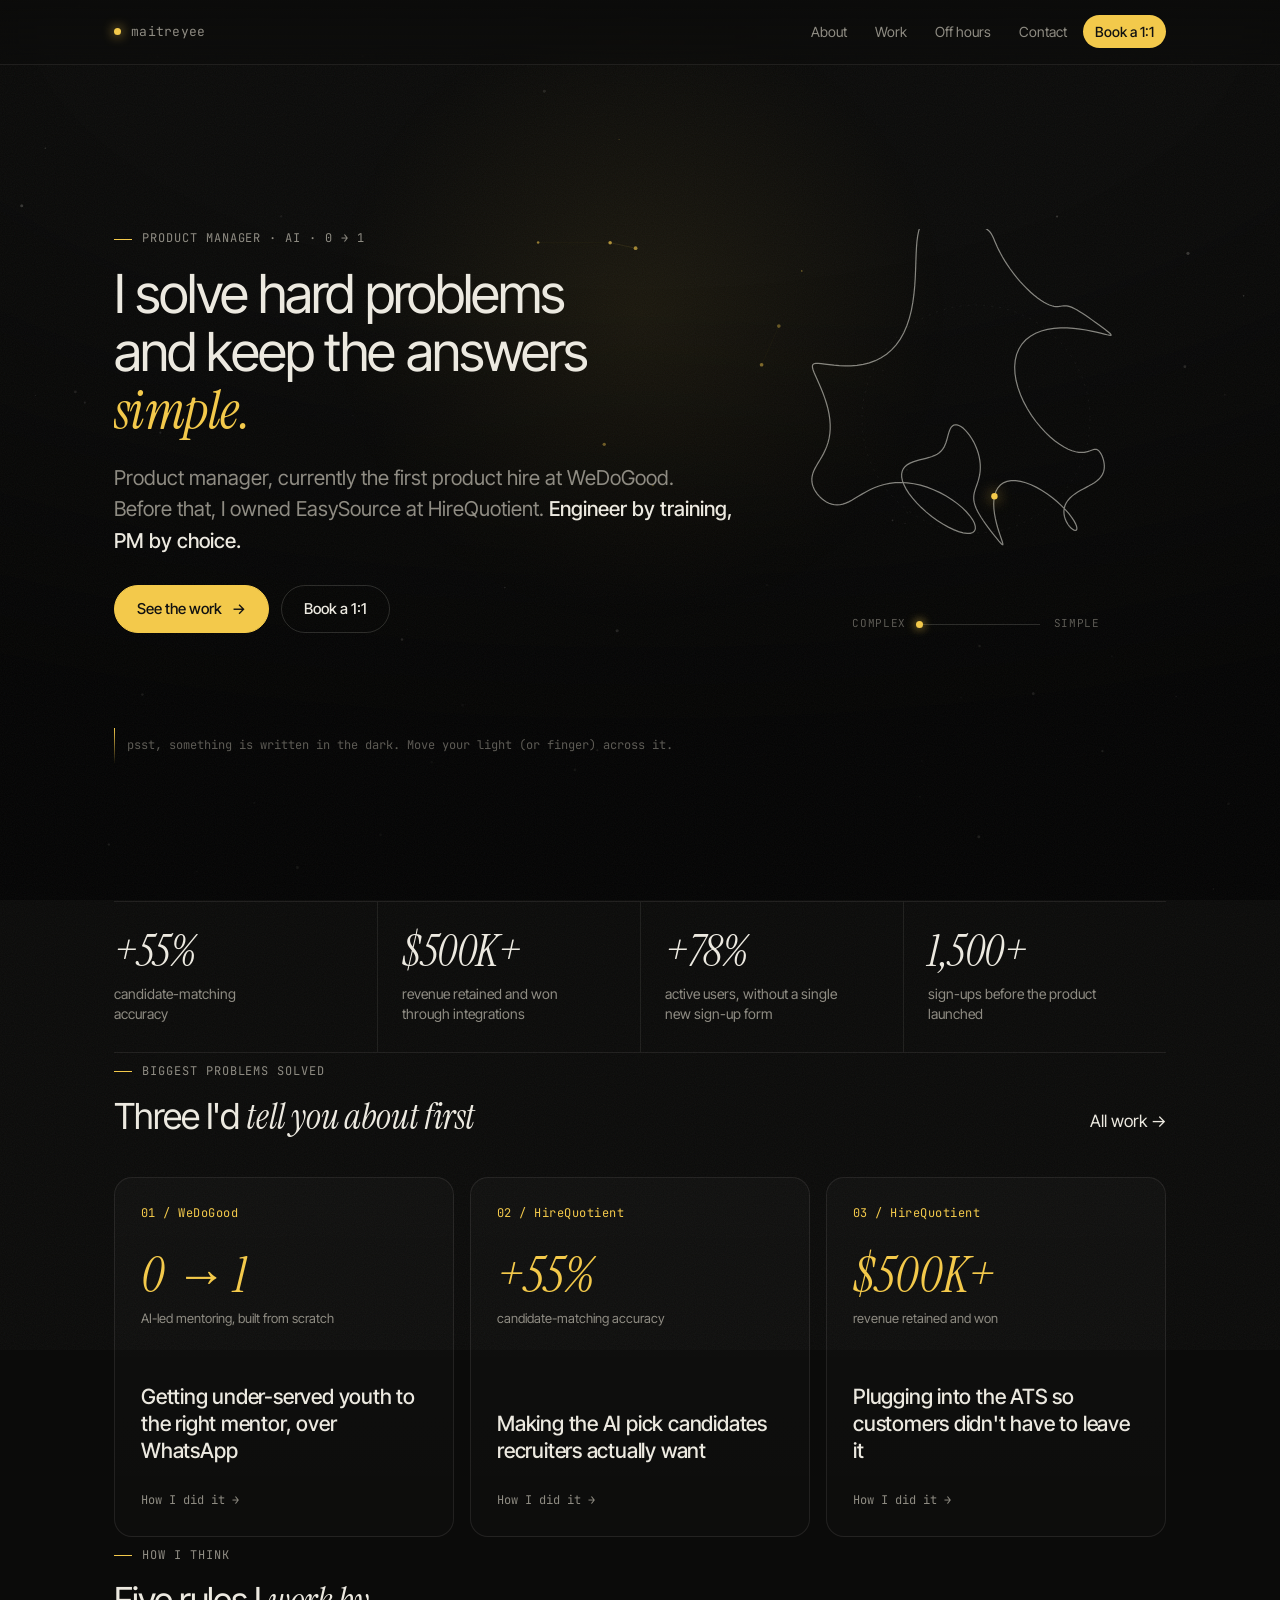
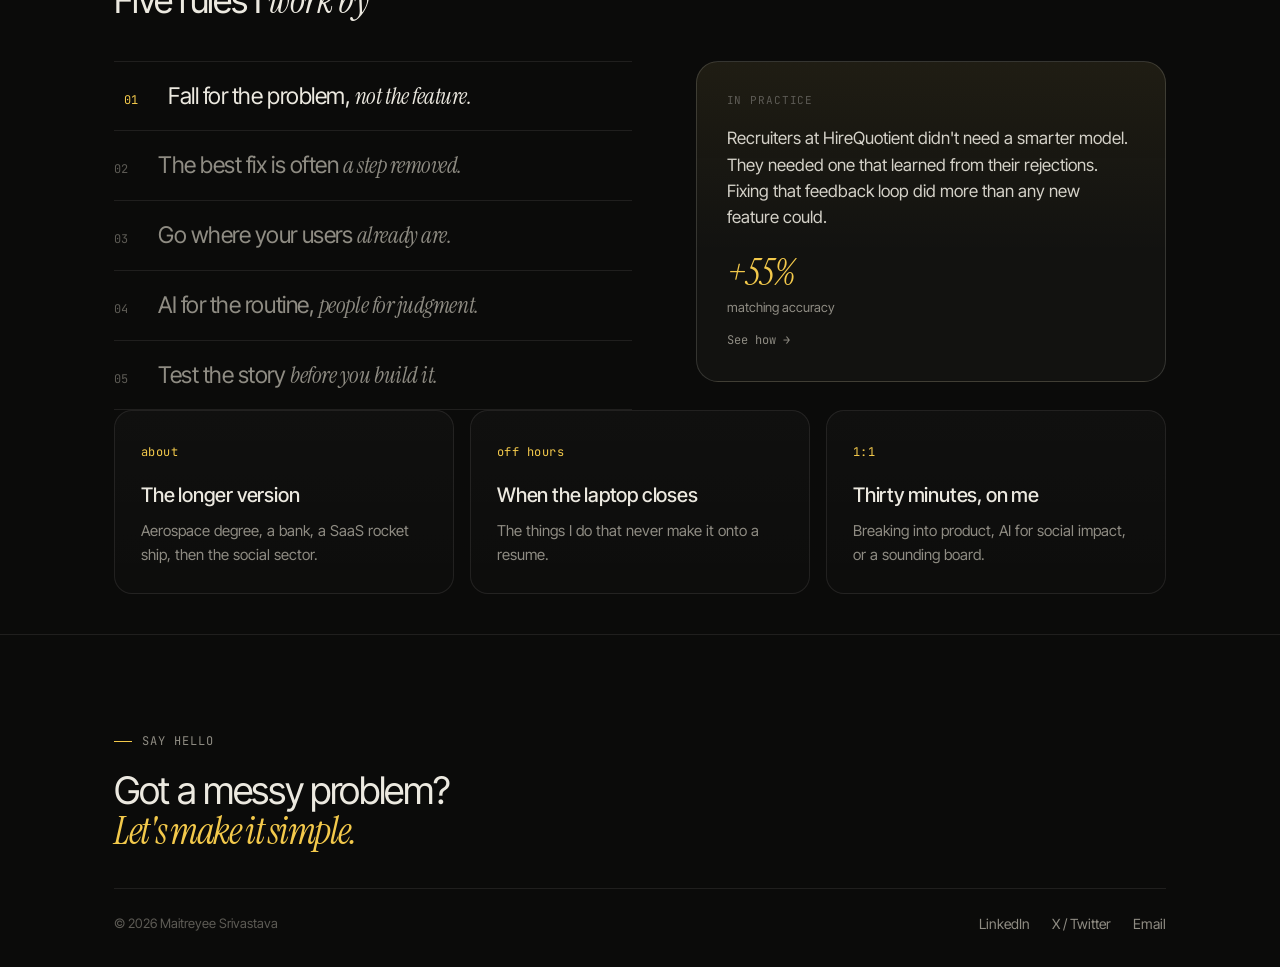
==== commit b419f0ca: "Reword hidden line: I believe good products can change the world Co-Authored-By: Claude Opus 5.5 <no" ====
--- a/index.html
+++ b/index.html
@@ -55,7 +55,7 @@
       <a class="btn primary" href="work.html">See the work <span class="arr">→</span></a>
       <a class="btn ghost" href="book.html">Book a 1:1</a>
     </div>
-    <p class="ink-goal" aria-label="Make the world a better place, with good product.">Make the world a better place, with good product.</p>
+    <p class="ink-goal" aria-label="I believe good products can change the world.">I believe good products can change the world.</p>
     <div class="scroll-cue"><i></i><span class="hint">psst, something is written in the dark. Move your light (or finger) across it.</span></div>
   </section>
 
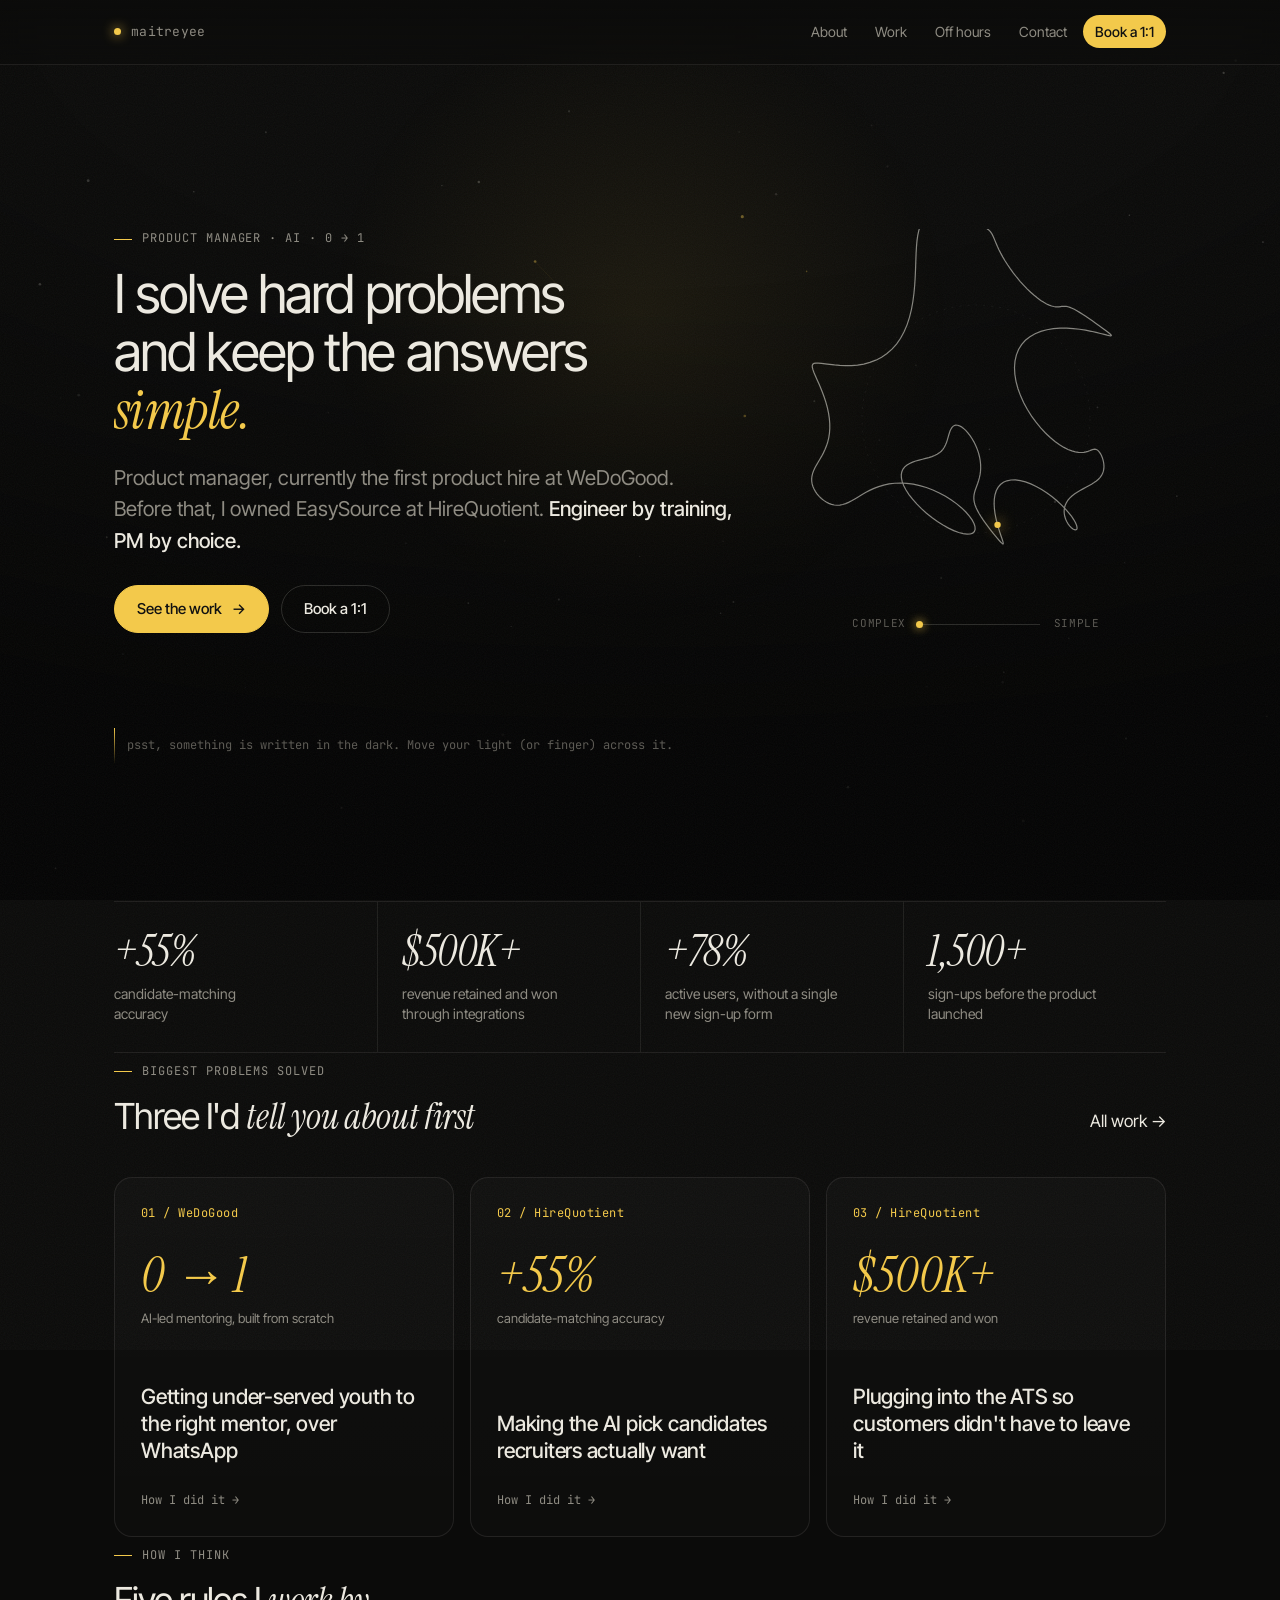
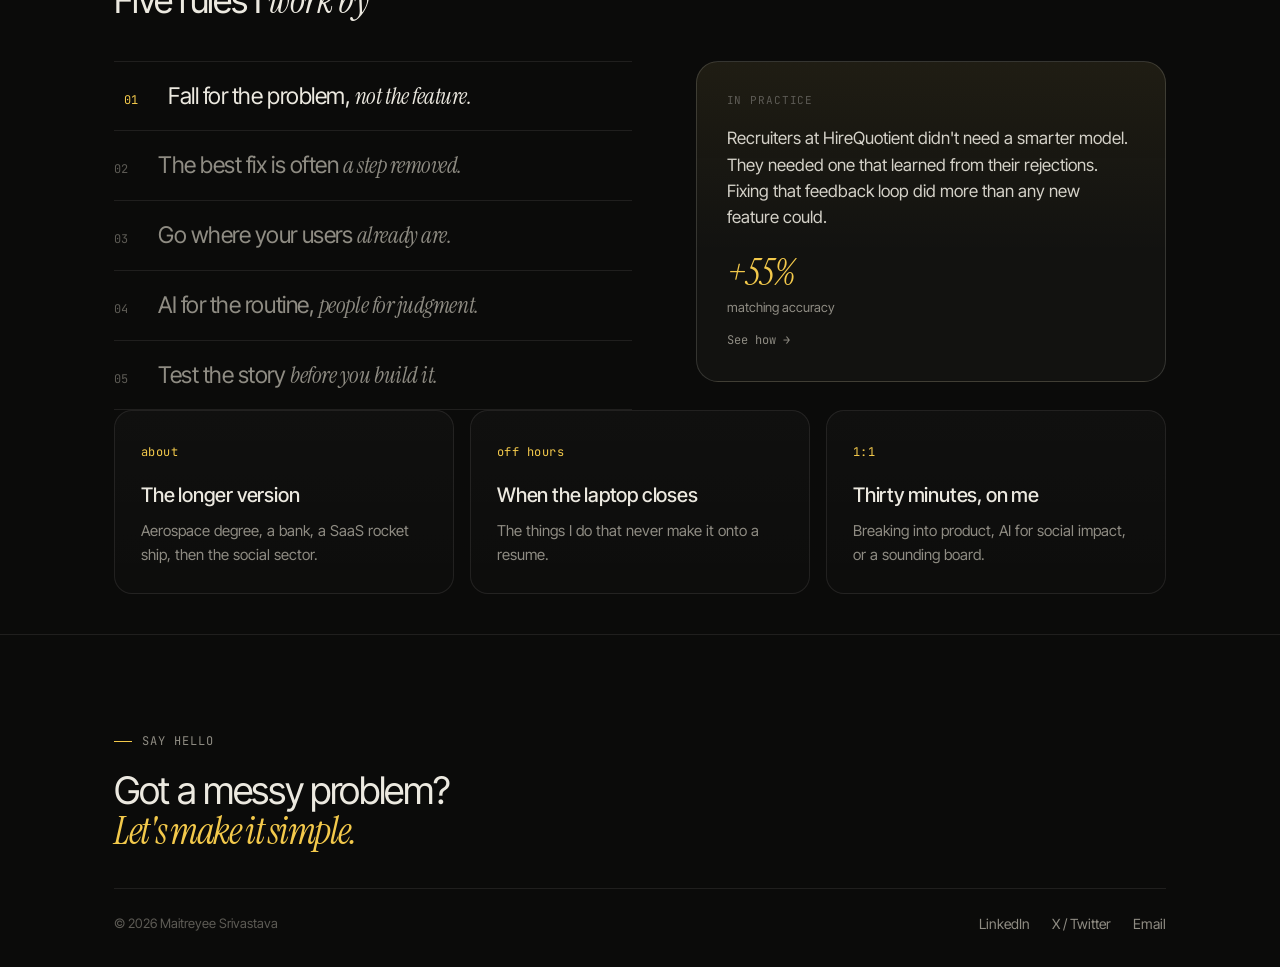
==== commit a7db9ba8: "Use clean URLs without .html Co-Authored-By: Claude Opus 5.5 <noreply@anthropic.com>" ====
--- a/index.html
+++ b/index.html
@@ -22,14 +22,14 @@
 
 <header class="site-head">
   <div class="wrap">
-    <a class="wordmark" href="index.html" aria-label="Home"><span class="dot"></span>maitreyee</a>
+    <a class="wordmark" href="/" aria-label="Home"><span class="dot"></span>maitreyee</a>
     <button class="menu-btn" aria-expanded="false" aria-controls="nav">menu</button>
     <ul class="nav" id="nav">
-      <li><a href="about.html">About</a></li>
-      <li><a href="work.html">Work</a></li>
-      <li><a href="off-hours.html">Off hours</a></li>
-      <li><a href="contact.html">Contact</a></li>
-      <li><a class="cta" href="book.html">Book a 1:1</a></li>
+      <li><a href="/about">About</a></li>
+      <li><a href="/work">Work</a></li>
+      <li><a href="/off-hours">Off hours</a></li>
+      <li><a href="/contact">Contact</a></li>
+      <li><a class="cta" href="/book">Book a 1:1</a></li>
     </ul>
   </div>
 </header>
@@ -52,8 +52,8 @@
     </h1>
     <p class="lede reveal" style="--d:.3s">Product manager, currently the first product hire at WeDoGood. Before that, I owned EasySource at HireQuotient. <strong>Engineer by training, PM by choice.</strong></p>
     <div class="btns reveal" style="--d:.4s">
-      <a class="btn primary" href="work.html">See the work <span class="arr">→</span></a>
-      <a class="btn ghost" href="book.html">Book a 1:1</a>
+      <a class="btn primary" href="/work">See the work <span class="arr">→</span></a>
+      <a class="btn ghost" href="/book">Book a 1:1</a>
     </div>
     <p class="ink-goal" aria-label="I believe good products can change the world.">I believe good products can change the world.</p>
     <div class="scroll-cue"><i></i><span class="hint">psst, something is written in the dark. Move your light (or finger) across it.</span></div>
@@ -71,7 +71,7 @@
   <section class="wrap">
     <div class="sec-head">
       <div><span class="eyebrow reveal">Biggest problems solved</span><h2 class="h2 reveal" style="margin-top:16px">Three I'd <em>tell you about first</em></h2></div>
-      <a class="link reveal" href="work.html">All work →</a>
+      <a class="link reveal" href="/work">All work →</a>
     </div>
     <div class="grid c3" id="top-problems"></div>
   </section>
@@ -93,16 +93,16 @@
         <p class="pr-text"></p>
         <span class="pr-metric"></span>
         <span class="pr-mlabel"></span>
-        <a class="pr-link" href="work.html">See how →</a>
+        <a class="pr-link" href="/work">See how →</a>
       </aside>
     </div>
   </section>
 
   <section class="wrap">
     <div class="grid c3">
-      <a class="card reveal" href="about.html"><span class="k">about</span><h3>The longer version</h3><p>Aerospace degree, a bank, a SaaS rocket ship, then the social sector.</p></a>
-      <a class="card reveal" style="--d:.08s" href="off-hours.html"><span class="k">off hours</span><h3>When the laptop closes</h3><p>The things I do that never make it onto a resume.</p></a>
-      <a class="card reveal" style="--d:.16s" href="book.html"><span class="k">1:1</span><h3>Thirty minutes, on me</h3><p>Breaking into product, AI for social impact, or a sounding board.</p></a>
+      <a class="card reveal" href="/about"><span class="k">about</span><h3>The longer version</h3><p>Aerospace degree, a bank, a SaaS rocket ship, then the social sector.</p></a>
+      <a class="card reveal" style="--d:.08s" href="/off-hours"><span class="k">off hours</span><h3>When the laptop closes</h3><p>The things I do that never make it onto a resume.</p></a>
+      <a class="card reveal" style="--d:.16s" href="/book"><span class="k">1:1</span><h3>Thirty minutes, on me</h3><p>Breaking into product, AI for social impact, or a sounding board.</p></a>
     </div>
   </section>
 
@@ -112,7 +112,7 @@
   <div class="wrap">
     <div class="big reveal">
       <span class="eyebrow">Say hello</span>
-      <h2 style="margin-top:20px">Got a messy problem? <a href="book.html">Let's make it simple.</a></h2>
+      <h2 style="margin-top:20px">Got a messy problem? <a href="/book">Let's make it simple.</a></h2>
     </div>
     <div class="base">
       <span>© <span data-year></span> Maitreyee Srivastava</span>
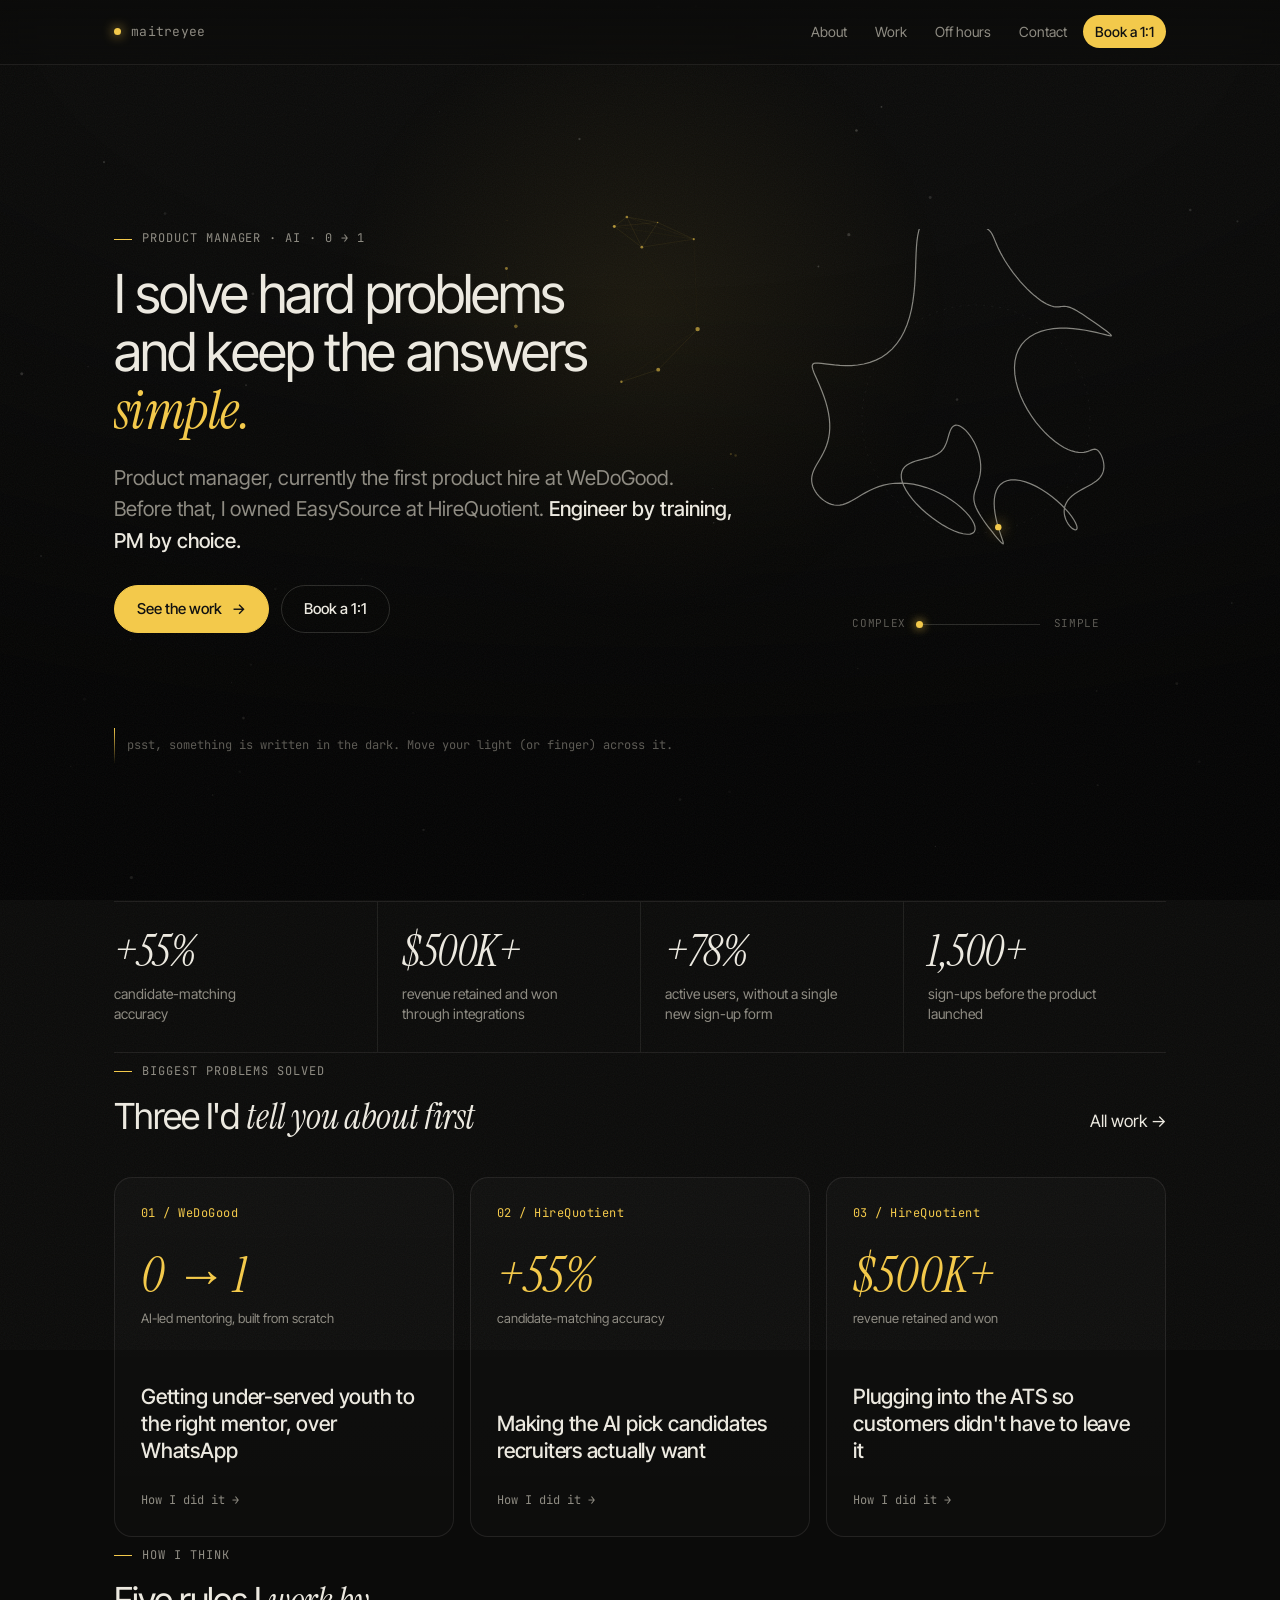
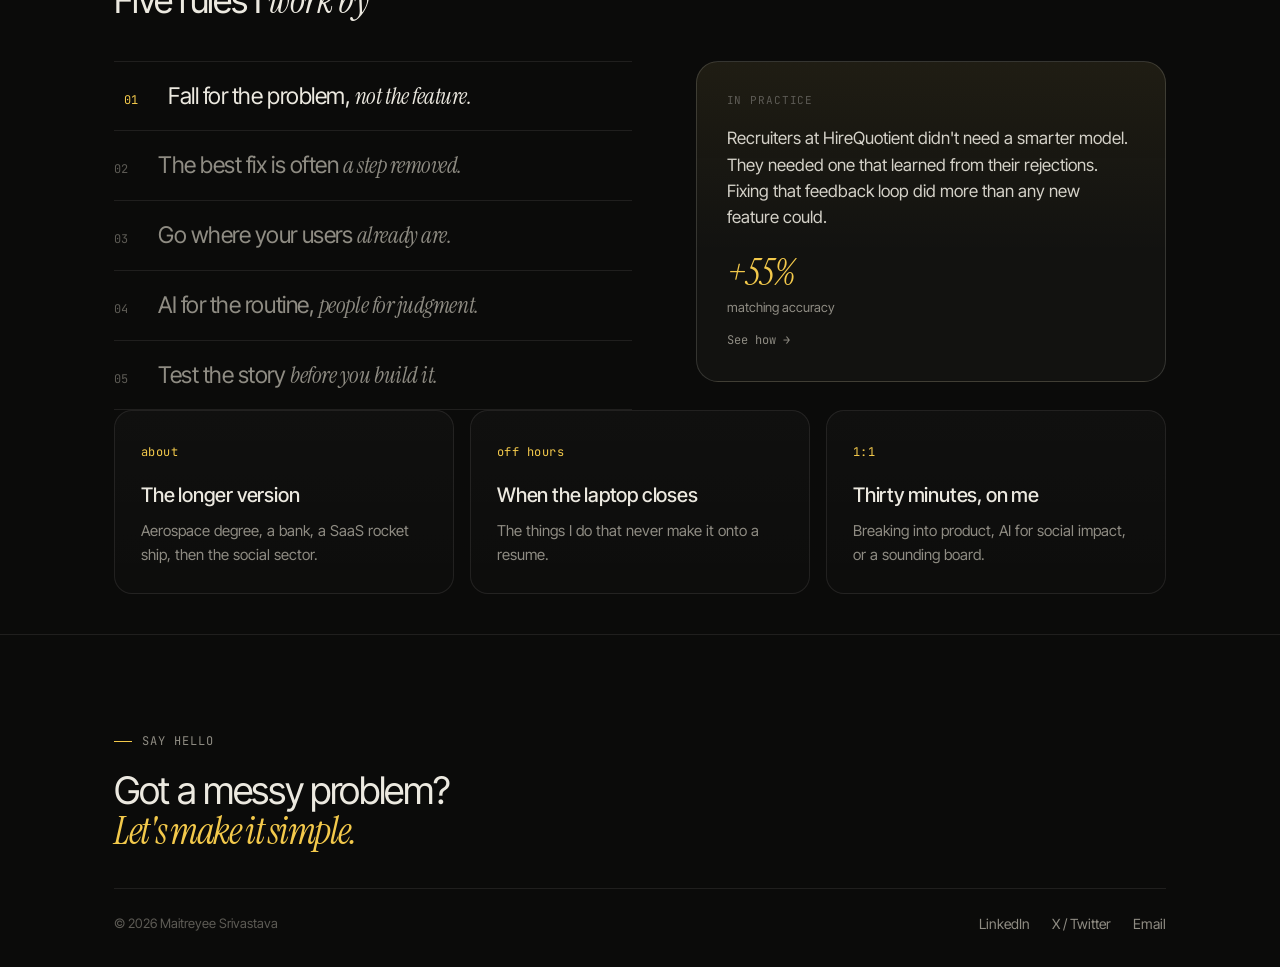
==== commit 4883d055: "Serve pages from folders so .html URLs no longer resolve Co-Authored-By: Claude Opus 5.5 <noreply@an" ====
--- a/index.html
+++ b/index.html
@@ -12,7 +12,7 @@
 <link rel="preconnect" href="https://fonts.googleapis.com">
 <link rel="preconnect" href="https://fonts.gstatic.com" crossorigin>
 <link href="https://fonts.googleapis.com/css2?family=Instrument+Serif:ital@0;1&family=Inter+Tight:wght@400;500;600&family=JetBrains+Mono&display=swap" rel="stylesheet">
-<link rel="stylesheet" href="assets/style.css">
+<link rel="stylesheet" href="/assets/style.css">
 </head>
 <body>
 <canvas id="backdrop" aria-hidden="true"></canvas>
@@ -25,11 +25,11 @@
     <a class="wordmark" href="/" aria-label="Home"><span class="dot"></span>maitreyee</a>
     <button class="menu-btn" aria-expanded="false" aria-controls="nav">menu</button>
     <ul class="nav" id="nav">
-      <li><a href="/about">About</a></li>
-      <li><a href="/work">Work</a></li>
-      <li><a href="/off-hours">Off hours</a></li>
-      <li><a href="/contact">Contact</a></li>
-      <li><a class="cta" href="/book">Book a 1:1</a></li>
+      <li><a href="/about/">About</a></li>
+      <li><a href="/work/">Work</a></li>
+      <li><a href="/off-hours/">Off hours</a></li>
+      <li><a href="/contact/">Contact</a></li>
+      <li><a class="cta" href="/book/">Book a 1:1</a></li>
     </ul>
   </div>
 </header>
@@ -52,8 +52,8 @@
     </h1>
     <p class="lede reveal" style="--d:.3s">Product manager, currently the first product hire at WeDoGood. Before that, I owned EasySource at HireQuotient. <strong>Engineer by training, PM by choice.</strong></p>
     <div class="btns reveal" style="--d:.4s">
-      <a class="btn primary" href="/work">See the work <span class="arr">→</span></a>
-      <a class="btn ghost" href="/book">Book a 1:1</a>
+      <a class="btn primary" href="/work/">See the work <span class="arr">→</span></a>
+      <a class="btn ghost" href="/book/">Book a 1:1</a>
     </div>
     <p class="ink-goal" aria-label="I believe good products can change the world.">I believe good products can change the world.</p>
     <div class="scroll-cue"><i></i><span class="hint">psst, something is written in the dark. Move your light (or finger) across it.</span></div>
@@ -71,7 +71,7 @@
   <section class="wrap">
     <div class="sec-head">
       <div><span class="eyebrow reveal">Biggest problems solved</span><h2 class="h2 reveal" style="margin-top:16px">Three I'd <em>tell you about first</em></h2></div>
-      <a class="link reveal" href="/work">All work →</a>
+      <a class="link reveal" href="/work/">All work →</a>
     </div>
     <div class="grid c3" id="top-problems"></div>
   </section>
@@ -93,16 +93,16 @@
         <p class="pr-text"></p>
         <span class="pr-metric"></span>
         <span class="pr-mlabel"></span>
-        <a class="pr-link" href="/work">See how →</a>
+        <a class="pr-link" href="/work/">See how →</a>
       </aside>
     </div>
   </section>
 
   <section class="wrap">
     <div class="grid c3">
-      <a class="card reveal" href="/about"><span class="k">about</span><h3>The longer version</h3><p>Aerospace degree, a bank, a SaaS rocket ship, then the social sector.</p></a>
-      <a class="card reveal" style="--d:.08s" href="/off-hours"><span class="k">off hours</span><h3>When the laptop closes</h3><p>The things I do that never make it onto a resume.</p></a>
-      <a class="card reveal" style="--d:.16s" href="/book"><span class="k">1:1</span><h3>Thirty minutes, on me</h3><p>Breaking into product, AI for social impact, or a sounding board.</p></a>
+      <a class="card reveal" href="/about/"><span class="k">about</span><h3>The longer version</h3><p>Aerospace degree, a bank, a SaaS rocket ship, then the social sector.</p></a>
+      <a class="card reveal" style="--d:.08s" href="/off-hours/"><span class="k">off hours</span><h3>When the laptop closes</h3><p>The things I do that never make it onto a resume.</p></a>
+      <a class="card reveal" style="--d:.16s" href="/book/"><span class="k">1:1</span><h3>Thirty minutes, on me</h3><p>Breaking into product, AI for social impact, or a sounding board.</p></a>
     </div>
   </section>
 
@@ -112,7 +112,7 @@
   <div class="wrap">
     <div class="big reveal">
       <span class="eyebrow">Say hello</span>
-      <h2 style="margin-top:20px">Got a messy problem? <a href="/book">Let's make it simple.</a></h2>
+      <h2 style="margin-top:20px">Got a messy problem? <a href="/book/">Let's make it simple.</a></h2>
     </div>
     <div class="base">
       <span>© <span data-year></span> Maitreyee Srivastava</span>
@@ -125,8 +125,8 @@
   </div>
 </footer>
 <div class="toast" role="status" aria-live="polite"></div>
-<script src="assets/main.js"></script>
-<script src="assets/experience.js"></script>
-<script src="assets/hero-art.js"></script>
+<script src="/assets/main.js"></script>
+<script src="/assets/experience.js"></script>
+<script src="/assets/hero-art.js"></script>
 </body>
 </html>
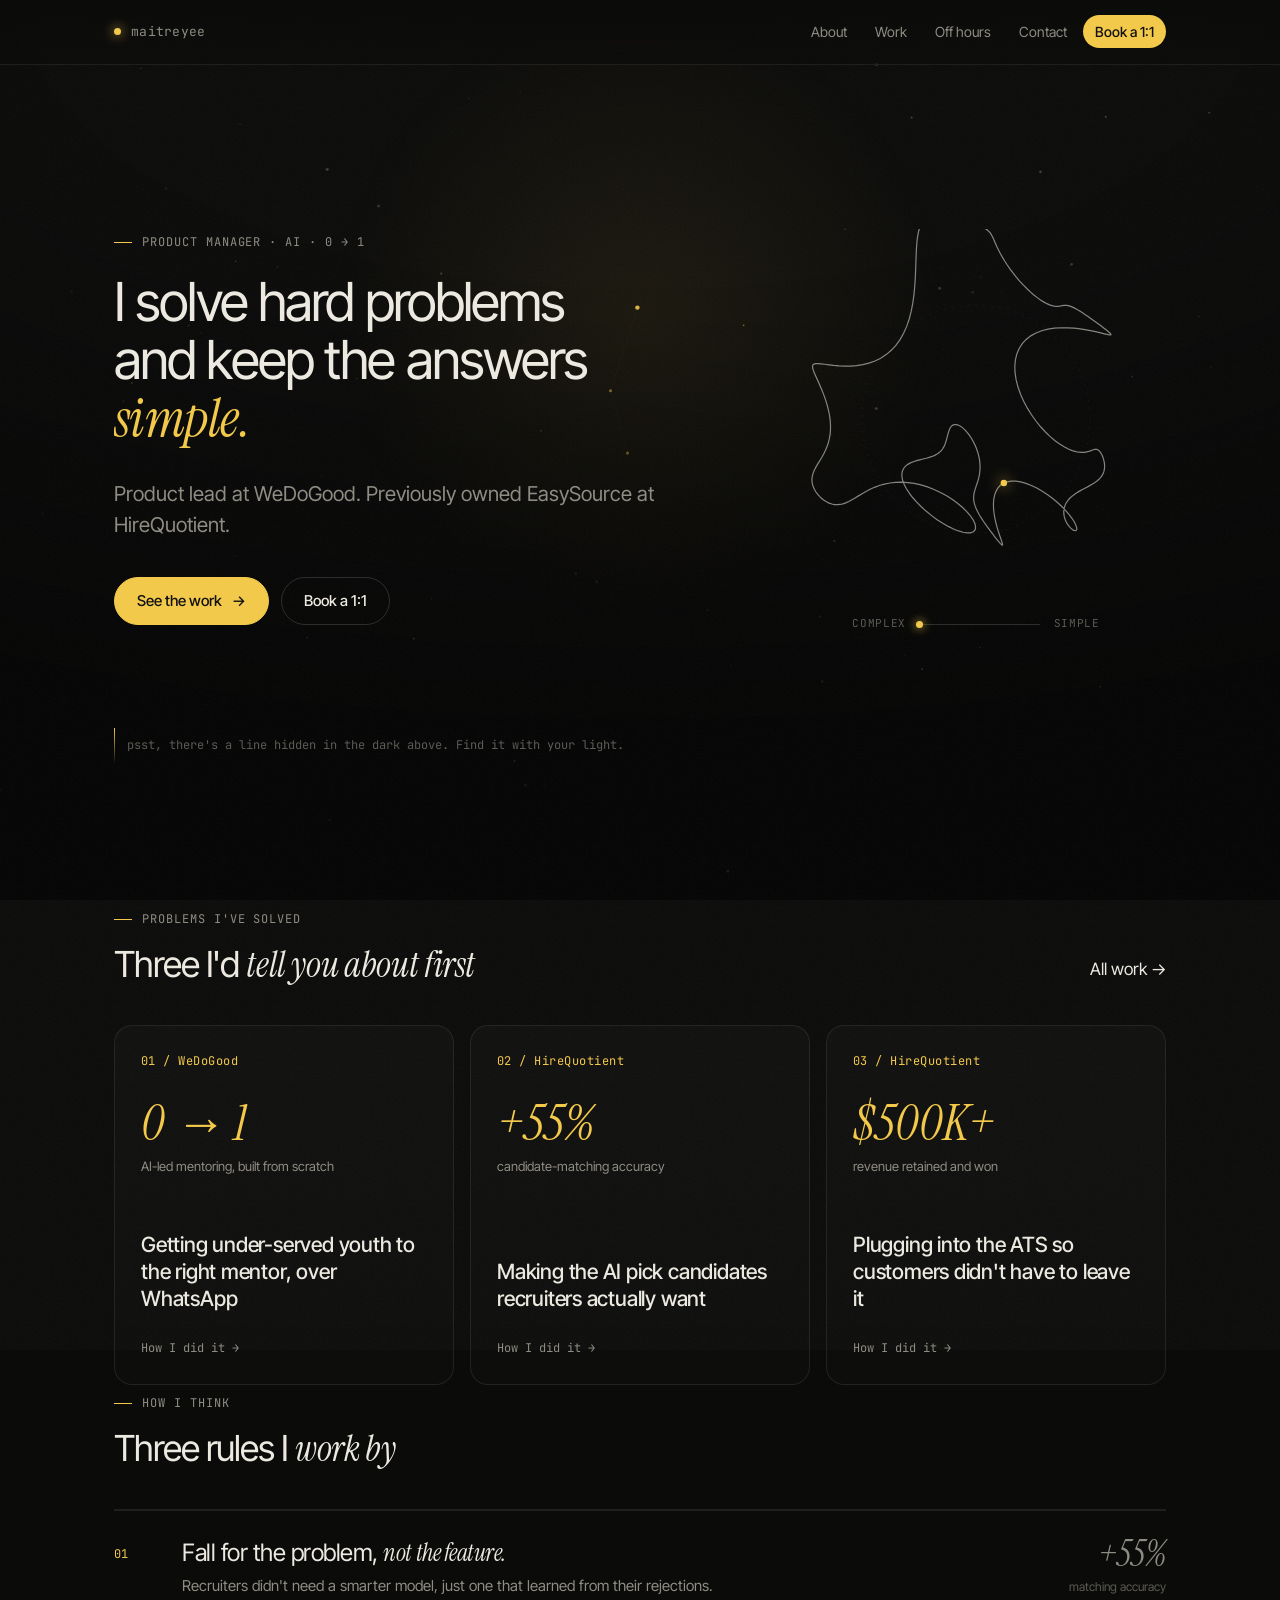
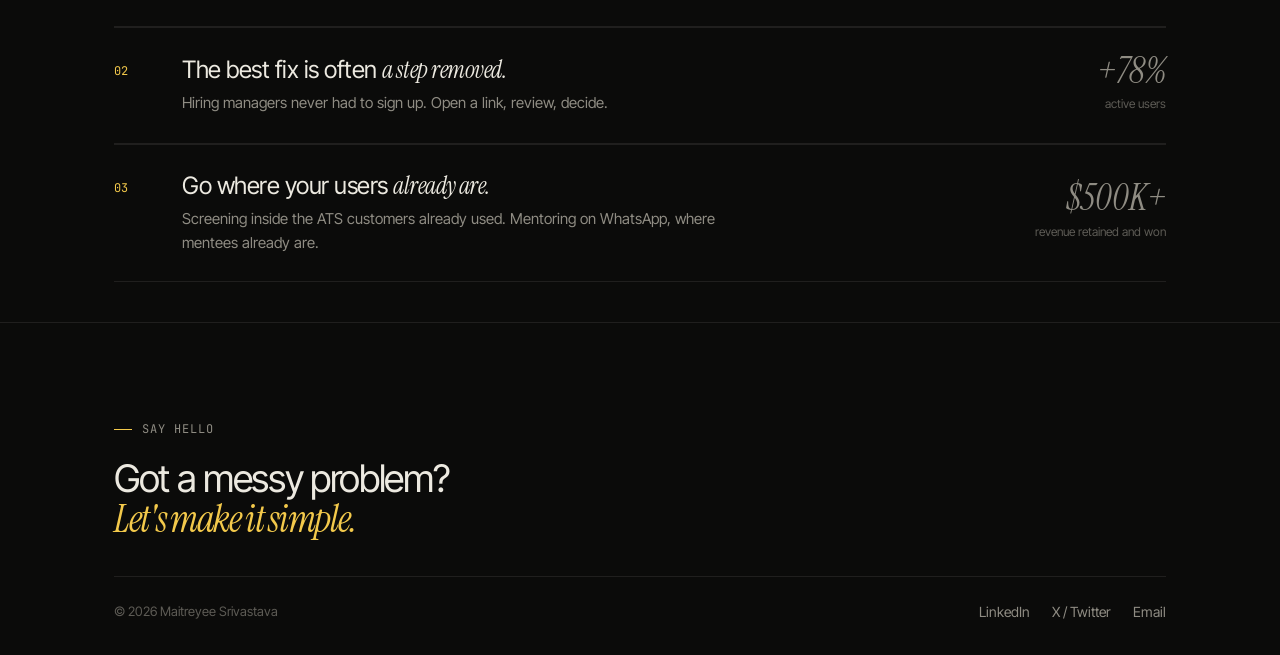
==== commit 6bd6d04b: "Trim home to hero, 3 problems, 3 rules; cap Work at 3 problems per role Co-Authored-By: Claude Opus " ====
--- a/index.html
+++ b/index.html
@@ -50,27 +50,18 @@
       <span class="ln"><span>and keep the answers</span></span>
       <span class="ln"><span><em>simple.</em></span></span>
     </h1>
-    <p class="lede reveal" style="--d:.3s">Product manager, currently the first product hire at WeDoGood. Before that, I owned EasySource at HireQuotient. <strong>Engineer by training, PM by choice.</strong></p>
+    <p class="lede reveal" style="--d:.3s">Product lead at WeDoGood. Previously owned EasySource at HireQuotient.</p>
     <div class="btns reveal" style="--d:.4s">
       <a class="btn primary" href="/work/">See the work <span class="arr">→</span></a>
       <a class="btn ghost" href="/book/">Book a 1:1</a>
     </div>
     <p class="ink-goal" aria-label="I believe good products can change the world.">I believe good products can change the world.</p>
-    <div class="scroll-cue"><i></i><span class="hint">psst, something is written in the dark. Move your light (or finger) across it.</span></div>
-  </section>
-
-  <section class="wrap" style="padding-top:0">
-    <div class="stats reveal">
-      <div class="stat"><b>+55%</b><span>candidate-matching accuracy</span></div>
-      <div class="stat"><b>$500K+</b><span>revenue retained and won through integrations</span></div>
-      <div class="stat"><b>+78%</b><span>active users, without a single new sign-up form</span></div>
-      <div class="stat"><b>1,500+</b><span>sign-ups before the product launched</span></div>
-    </div>
+    <div class="scroll-cue"><i></i><span class="hint">psst, there&#x27;s a line hidden in the dark above. Find it with your light.</span></div>
   </section>
 
   <section class="wrap">
     <div class="sec-head">
-      <div><span class="eyebrow reveal">Biggest problems solved</span><h2 class="h2 reveal" style="margin-top:16px">Three I'd <em>tell you about first</em></h2></div>
+      <div><span class="eyebrow reveal">Problems I've solved</span><h2 class="h2 reveal" style="margin-top:16px">Three I'd <em>tell you about first</em></h2></div>
       <a class="link reveal" href="/work/">All work →</a>
     </div>
     <div class="grid c3" id="top-problems"></div>
@@ -78,32 +69,13 @@
 
   <section class="wrap">
     <div class="sec-head">
-      <div><span class="eyebrow reveal">How I think</span><h2 class="h2 reveal" style="margin-top:16px">Five rules I <em>work by</em></h2></div>
+      <div><span class="eyebrow reveal">How I think</span><h2 class="h2 reveal" style="margin-top:16px">Three rules I <em>work by</em></h2></div>
     </div>
-    <div class="think reveal">
-      <ol class="principles" role="tablist">
-        <li><button class="principle" data-practice="Recruiters at HireQuotient didn&#x27;t need a smarter model. They needed one that learned from their rejections. Fixing that feedback loop did more than any new feature could." data-metric="+55%" data-mlabel="matching accuracy" data-ref="matching" aria-selected="false"><span class="pn">01</span><span>Fall for the problem, <em>not the feature.</em></span></button></li>
-        <li><button class="principle" data-practice="Hiring managers were never going to create one more account, so we didn&#x27;t ask them to. A link, a review, a decision. Usage spread beyond recruiters on its own." data-metric="+78%" data-mlabel="active users" data-ref="no-signin" aria-selected="false"><span class="pn">02</span><span>The best fix is often <em>a step removed.</em></span></button></li>
-        <li><button class="principle" data-practice="Customers lived in their ATS, so we screened applicants inside it. Mentees live on WhatsApp, so ThinkWith runs there. No new app, no new habit." data-metric="$500K+" data-mlabel="revenue retained and won" data-ref="ats" aria-selected="false"><span class="pn">03</span><span>Go where your users <em>already are.</em></span></button></li>
-        <li><button class="principle" data-practice="Our assistants answered candidates&#x27; factual questions instantly and passed anything subjective to a recruiter. ThinkWith&#x27;s AI hands over to a person the same way." data-metric="AI + human" data-mlabel="by design, not as a fallback" data-ref="outreach" aria-selected="false"><span class="pn">04</span><span>AI for the routine, <em>people for judgment.</em></span></button></li>
-        <li><button class="principle" data-practice="EasySource had a waiting list before it had a launch. Webinars, Product Hunt and targeted campaigns showed us which message landed, and we built to that." data-metric="1,500+" data-mlabel="sign-ups before launch" data-ref="prelaunch" aria-selected="false"><span class="pn">05</span><span>Test the story <em>before you build it.</em></span></button></li>
-      </ol>
-      <aside class="practice" aria-live="polite">
-        <span class="pr-k">In practice</span>
-        <p class="pr-text"></p>
-        <span class="pr-metric"></span>
-        <span class="pr-mlabel"></span>
-        <a class="pr-link" href="/work/">See how →</a>
-      </aside>
-    </div>
-  </section>
-
-  <section class="wrap">
-    <div class="grid c3">
-      <a class="card reveal" href="/about/"><span class="k">about</span><h3>The longer version</h3><p>Aerospace degree, a bank, a SaaS rocket ship, then the social sector.</p></a>
-      <a class="card reveal" style="--d:.08s" href="/off-hours/"><span class="k">off hours</span><h3>When the laptop closes</h3><p>The things I do that never make it onto a resume.</p></a>
-      <a class="card reveal" style="--d:.16s" href="/book/"><span class="k">1:1</span><h3>Thirty minutes, on me</h3><p>Breaking into product, AI for social impact, or a sounding board.</p></a>
-    </div>
+    <ol class="rules">
+      <li class="rule reveal"><span class="pn">01</span><div><h3>Fall for the problem, <em>not the feature.</em></h3><p>Recruiters didn't need a smarter model, just one that learned from their rejections.</p></div><a class="rule-m" href="/work/#matching"><b>+55%</b><span>matching accuracy</span></a></li>
+      <li class="rule reveal" style="--d:.06s"><span class="pn">02</span><div><h3>The best fix is often <em>a step removed.</em></h3><p>Hiring managers never had to sign up. Open a link, review, decide.</p></div><a class="rule-m" href="/work/#no-signin"><b>+78%</b><span>active users</span></a></li>
+      <li class="rule reveal" style="--d:.12s"><span class="pn">03</span><div><h3>Go where your users <em>already are.</em></h3><p>Screening inside the ATS customers already used. Mentoring on WhatsApp, where mentees already are.</p></div><a class="rule-m" href="/work/#ats"><b>$500K+</b><span>revenue retained and won</span></a></li>
+    </ol>
   </section>
 
 </main>
--- a/assets/style.css
+++ b/assets/style.css
@@ -563,3 +563,27 @@
   }
   .hero > .hero-art.reveal.in { transform: none; }
 }
+/* email address in the contact list reads like the other entries */
+.direct li a [data-email-text] { font-family: var(--sans); font-size: 18px; color: inherit; }
+
+/* ============ home: three rules ============ */
+.rules { list-style: none; border-top: 1px solid var(--line); }
+.rule { display: grid; grid-template-columns: 44px 1fr auto; gap: 24px; align-items: center; padding: 26px 0; border-bottom: 1px solid var(--line); }
+.rule .pn { font-family: var(--mono); font-size: 12px; color: var(--accent); align-self: start; padding-top: 8px; }
+.rule h3 { font-size: clamp(19px, 2vw, 24px); font-weight: 400; letter-spacing: -.02em; line-height: 1.25; }
+.rule h3 em { font-family: var(--serif); font-style: italic; }
+.rule p { margin-top: 6px; font-size: 15px; color: var(--muted); max-width: 60ch; }
+.rule-m { text-align: right; }
+.rule-m b { display: block; font-family: var(--serif); font-style: italic; font-weight: 400; font-size: clamp(28px, 2.8vw, 38px); line-height: 1; color: var(--muted); transition: color .3s; }
+.rule-m span { font-size: 12px; color: var(--dim); }
+.rule-m:hover b { color: var(--accent); }
+@media (max-width: 640px) { .rule { grid-template-columns: 1fr; gap: 10px; } .rule .pn { padding-top: 0; } .rule-m { text-align: left; display: flex; gap: 10px; align-items: baseline; } }
+
+/* work: 3 per role, rest behind "more" */
+.co:not(.show-all) .xp.extra { display: none; }
+#experience.filtering .xp.extra:not(.hide) { display: block; }
+#experience.filtering .co > .more { display: none; }
+.co > .more { margin-top: 18px; font-family: var(--mono); font-size: 12px; color: var(--muted); padding: 8px 14px; border: 1px solid var(--line-2); border-radius: 999px; transition: color .25s, border-color .25s; }
+.co > .more:hover { color: var(--accent); border-color: var(--accent); }
+.co > .more { grid-column: 2; justify-self: start; margin-top: -24px; }
+@media (max-width: 900px) { .co > .more { grid-column: 1; margin-top: 0; } }
